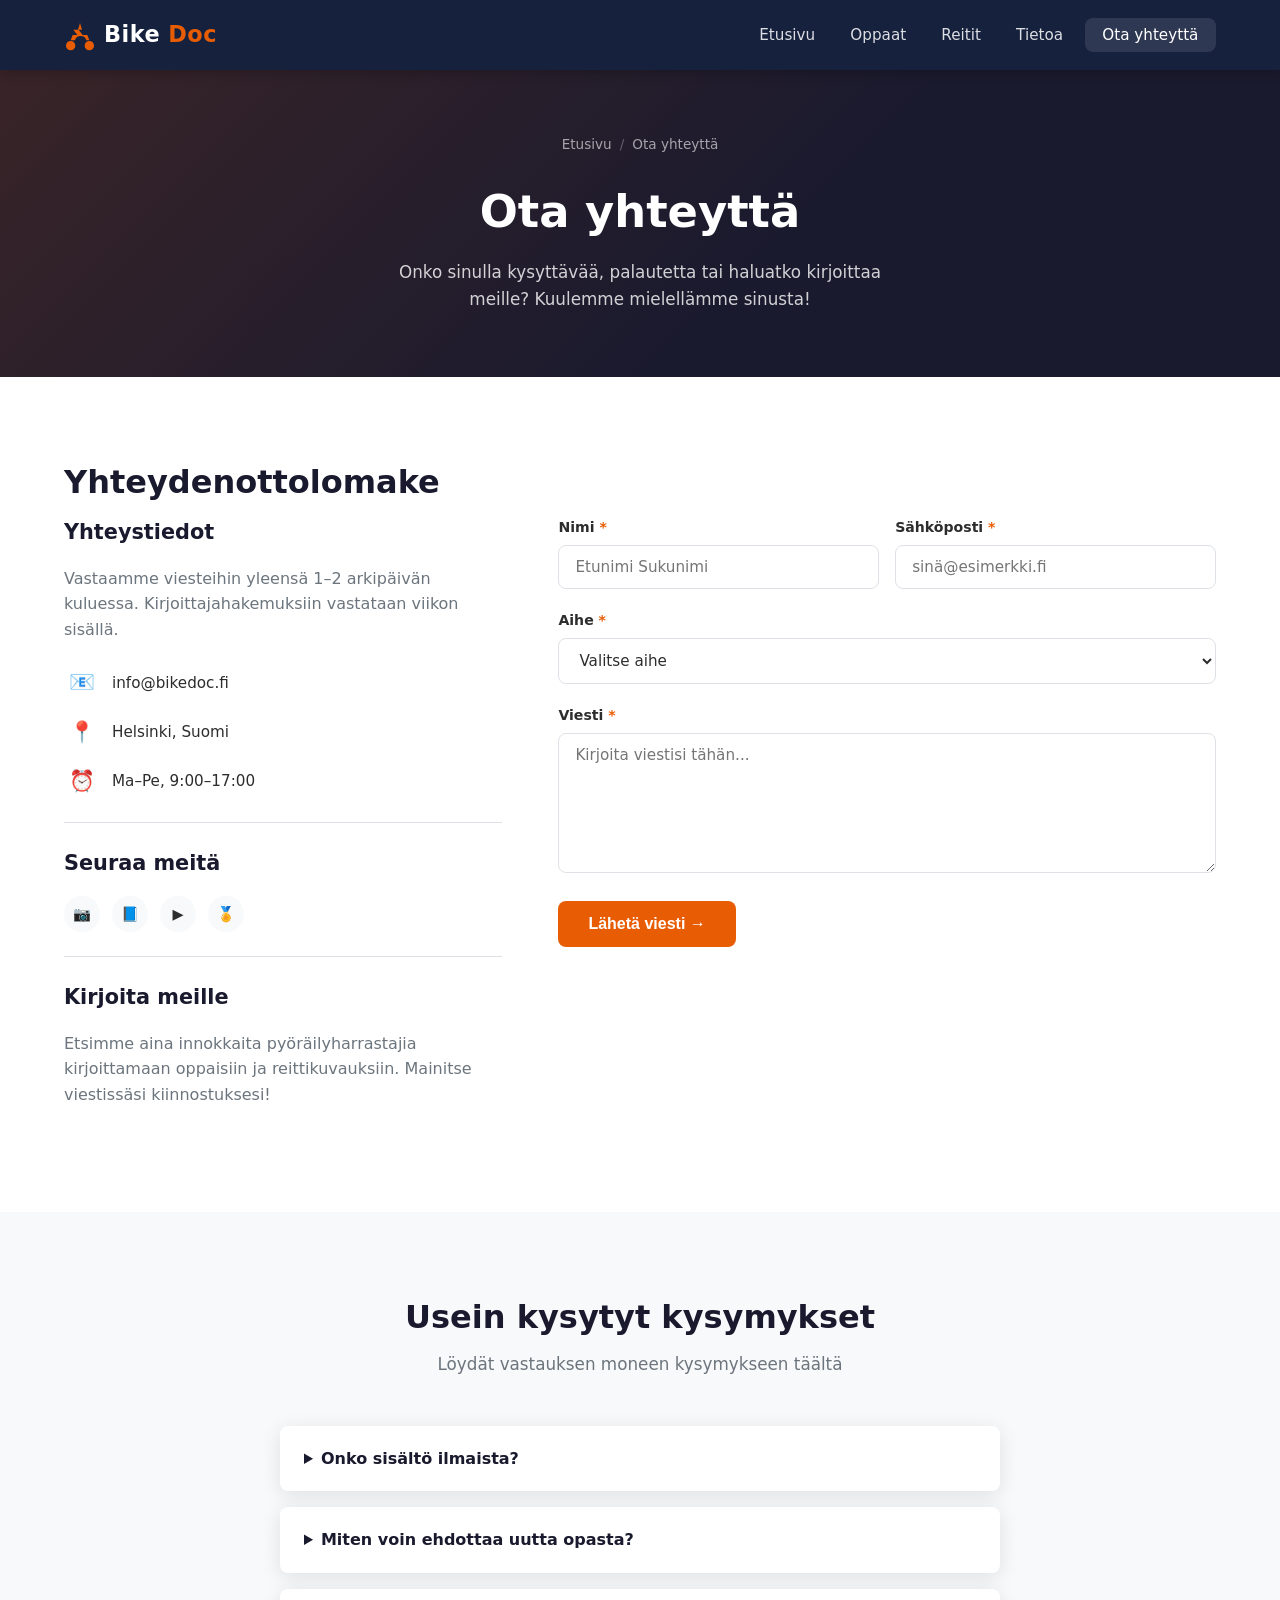
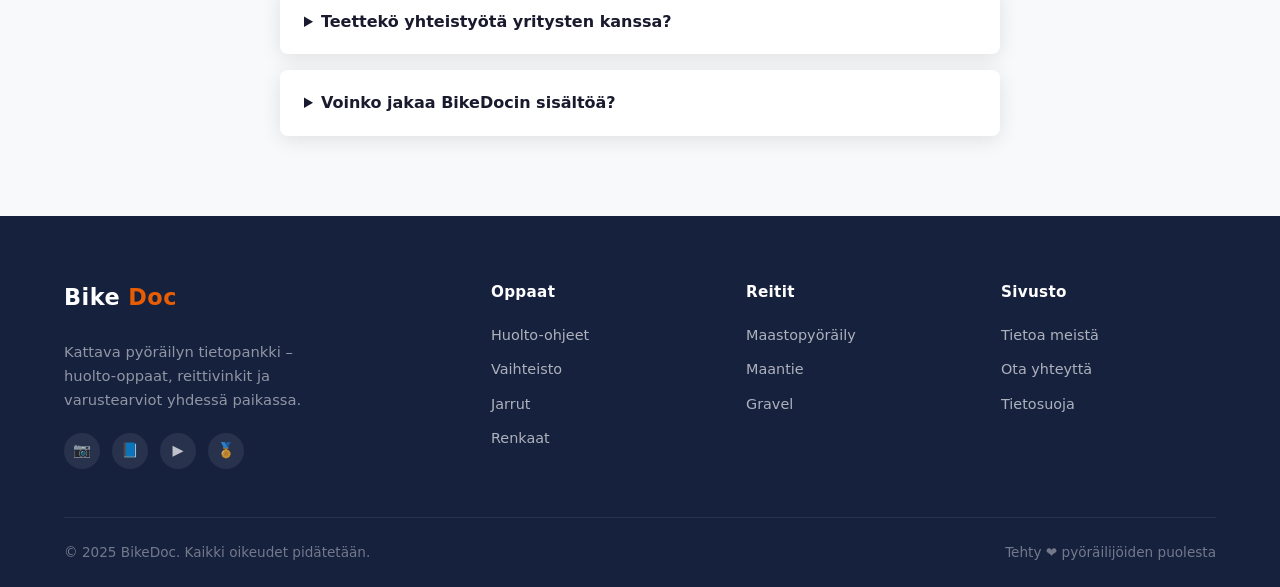
==== contact.html @ b9da0308 "Nettisivujen ensimmäinen commit" ====
<!DOCTYPE html>
<html lang="fi">
<head>
  <meta charset="UTF-8" />
  <meta name="viewport" content="width=device-width, initial-scale=1.0" />
  <title>Ota yhteyttä – BikeDoc</title>
  <meta name="description" content="Ota yhteyttä BikeDoc-tiimiin. Vastaamme palautteeseen, yhteistyöehdotuksiin ja kirjoittajahakemuksiin." />
  <link rel="stylesheet" href="css/style.css" />
</head>
<body>

  <!-- ============================================================
       NAVIGAATIO
       ============================================================ -->
  <nav class="navbar" role="navigation" aria-label="Päänavigaatio">
    <div class="container">

      <a href="index.html" class="navbar-logo">
        <svg viewBox="0 0 24 24" xmlns="http://www.w3.org/2000/svg" aria-hidden="true">
          <path d="M5 16.5A3.5 3.5 0 1 0 5 23.5 3.5 3.5 0 0 0 5 16.5zm14 0a3.5 3.5 0 1 0 0 7 3.5 3.5 0 0 0 0-7zM12 3l-1.5 5H7l3 4H6.5L5 16h3.18a4.5 4.5 0 0 1 8.64 0H19l-1.5-4H14l-3-4h2.5L12 3z"/>
        </svg>
        Bike<span>Doc</span>
      </a>

      <button class="hamburger" id="hamburger" aria-label="Avaa valikko" aria-expanded="false" aria-controls="navbar-links">
        <span></span>
        <span></span>
        <span></span>
      </button>

      <ul class="navbar-links" id="navbar-links" role="list">
        <li><a href="index.html">Etusivu</a></li>
        <li><a href="guides.html">Oppaat</a></li>
        <li><a href="routes.html">Reitit</a></li>
        <li><a href="about.html">Tietoa</a></li>
        <li><a href="contact.html" class="btn-nav active" aria-current="page">Ota yhteyttä</a></li>
      </ul>

    </div>
  </nav><!-- /navbar -->


  <!-- ============================================================
       PAGE HERO
       ============================================================ -->
  <header class="page-hero" role="banner">
    <div class="container">
      <nav class="breadcrumb" aria-label="Murupolku">
        <a href="index.html">Etusivu</a>
        <span class="sep" aria-hidden="true">/</span>
        <span aria-current="page">Ota yhteyttä</span>
      </nav>
      <h1>Ota yhteyttä</h1>
      <p>Onko sinulla kysyttävää, palautetta tai haluatko kirjoittaa meille? Kuulemme mielellämme sinusta!</p>
    </div>
  </header>


  <!-- ============================================================
       PÄÄSISÄLTÖ
       ============================================================ -->
  <main id="main-content">

    <section class="section" aria-labelledby="contact-heading">
      <div class="container">
        <h2 class="section-title visually-hidden" id="contact-heading">Yhteydenottolomake</h2>

        <div class="contact-wrapper">

          <!-- Yhteystiedot -->
          <div class="contact-info">
            <h3>Yhteystiedot</h3>
            <p>Vastaamme viesteihin yleensä 1–2 arkipäivän kuluessa. Kirjoittajahakemuksiin vastataan viikon sisällä.</p>

            <div class="contact-detail">
              <span class="icon" aria-hidden="true">📧</span>
              <span>info@bikedoc.fi</span>
            </div>
            <div class="contact-detail">
              <span class="icon" aria-hidden="true">📍</span>
              <span>Helsinki, Suomi</span>
            </div>
            <div class="contact-detail">
              <span class="icon" aria-hidden="true">⏰</span>
              <span>Ma–Pe, 9:00–17:00</span>
            </div>

            <hr style="border: none; border-top: 1px solid var(--color-border); margin: 1.5rem 0;" />

            <h3>Seuraa meitä</h3>
            <div class="social-links" style="margin-top:0.75rem;" aria-label="Sosiaalinen media">
              <a href="#" aria-label="Instagram" style="color:var(--color-text); background: var(--color-light);">📷</a>
              <a href="#" aria-label="Facebook" style="color:var(--color-text); background: var(--color-light);">📘</a>
              <a href="#" aria-label="YouTube" style="color:var(--color-text); background: var(--color-light);">▶️</a>
              <a href="#" aria-label="Strava" style="color:var(--color-text); background: var(--color-light);">🏅</a>
            </div>

            <hr style="border: none; border-top: 1px solid var(--color-border); margin: 1.5rem 0;" />

            <h3>Kirjoita meille</h3>
            <p>Etsimme aina innokkaita pyöräilyharrastajia kirjoittamaan oppaisiin ja reittikuvauksiin. Mainitse viestissäsi kiinnostuksesi!</p>
          </div><!-- /contact-info -->


          <!-- Lomake -->
          <div class="contact-form">
            <!--
              HUOM: Tämä on HTML-lomake ilman palvelinpuolen käsittelyä.
              Kytke se Formspree- tai Netlify Forms -palveluun muuttamalla
              action-attribuutti. Esim. action="https://formspree.io/f/SINUN_ID"
            -->
            <form
              id="contact-form"
              action="#"
              method="POST"
              novalidate
              aria-label="Yhteydenottolomake"
            >
              <!-- Nimi + sähköposti vierekkäin (grid) -->
              <div style="display:grid; grid-template-columns:1fr 1fr; gap:1rem;">
                <div class="form-group">
                  <label for="name">Nimi <span aria-hidden="true" style="color:var(--color-primary)">*</span></label>
                  <input
                    type="text"
                    id="name"
                    name="name"
                    placeholder="Etunimi Sukunimi"
                    required
                    autocomplete="name"
                  />
                </div>
                <div class="form-group">
                  <label for="email">Sähköposti <span aria-hidden="true" style="color:var(--color-primary)">*</span></label>
                  <input
                    type="email"
                    id="email"
                    name="email"
                    placeholder="sinä@esimerkki.fi"
                    required
                    autocomplete="email"
                  />
                </div>
              </div>

              <!-- Aihe -->
              <div class="form-group">
                <label for="subject">Aihe <span aria-hidden="true" style="color:var(--color-primary)">*</span></label>
                <select id="subject" name="subject" required>
                  <option value="" disabled selected>Valitse aihe</option>
                  <option value="palaute">Palaute sivustosta</option>
                  <option value="sisalto">Sisältöehdotus</option>
                  <option value="kirjoittaja">Halusin kirjoittaa</option>
                  <option value="yhteistyo">Yhteistyöehdotus</option>
                  <option value="muu">Muu asia</option>
                </select>
              </div>

              <!-- Viesti -->
              <div class="form-group">
                <label for="message">Viesti <span aria-hidden="true" style="color:var(--color-primary)">*</span></label>
                <textarea
                  id="message"
                  name="message"
                  placeholder="Kirjoita viestisi tähän..."
                  required
                ></textarea>
              </div>

              <!-- Ilmoitus onnistumisesta (piilotettu oletuksena) -->
              <div id="form-success" role="alert" aria-live="polite" style="display:none; background:#d4edda; color:#155724; padding:1rem; border-radius:var(--radius); margin-bottom:1rem;">
                ✅ Kiitos viestistäsi! Otamme sinuun yhteyttä pian.
              </div>
              <div id="form-error" role="alert" aria-live="polite" style="display:none; background:#f8d7da; color:#721c24; padding:1rem; border-radius:var(--radius); margin-bottom:1rem;">
                ❌ Jotain meni pieleen. Tarkista kentät ja yritä uudelleen.
              </div>

              <button type="submit" class="btn btn-primary">Lähetä viesti →</button>

            </form>
          </div><!-- /contact-form -->

        </div><!-- /contact-wrapper -->

      </div>
    </section><!-- /contact -->


    <!-- UKK / FAQ -->
    <section class="section bg-light" aria-labelledby="faq-heading">
      <div class="container">

        <div class="section-header centered">
          <h2 class="section-title" id="faq-heading">Usein kysytyt kysymykset</h2>
          <p class="section-subtitle">Löydät vastauksen moneen kysymykseen täältä</p>
        </div>

        <div style="max-width:720px; margin:0 auto;">

          <details style="background:var(--color-white); border-radius:var(--radius); box-shadow:var(--shadow); padding:1.25rem 1.5rem; margin-bottom:1rem;">
            <summary style="font-weight:700; cursor:pointer; color:var(--color-dark);">Onko sisältö ilmaista?</summary>
            <p style="margin-top:0.75rem; color:var(--color-muted); font-size:0.95rem;">Kyllä! Kaikki BikeDocin oppaat, reitit ja arviot ovat täysin ilmaisia. Ei rekisteröitymistä, ei maksumuureja.</p>
          </details>

          <details style="background:var(--color-white); border-radius:var(--radius); box-shadow:var(--shadow); padding:1.25rem 1.5rem; margin-bottom:1rem;">
            <summary style="font-weight:700; cursor:pointer; color:var(--color-dark);">Miten voin ehdottaa uutta opasta?</summary>
            <p style="margin-top:0.75rem; color:var(--color-muted); font-size:0.95rem;">Valitse lomakkeesta aiheeksi "Sisältöehdotus" ja kerro aiheesta. Käymme kaikki ehdotukset läpi ja otamme parhaat mukaan julkaisusuunnitelmaamme.</p>
          </details>

          <details style="background:var(--color-white); border-radius:var(--radius); box-shadow:var(--shadow); padding:1.25rem 1.5rem; margin-bottom:1rem;">
            <summary style="font-weight:700; cursor:pointer; color:var(--color-dark);">Teettekö yhteistyötä yritysten kanssa?</summary>
            <p style="margin-top:0.75rem; color:var(--color-muted); font-size:0.95rem;">Kyllä, harkitsemme asiaankuuluvia yhteistyöpyyntöjä. Kaikki yhteistyöt merkitään avoimesti, ja toimituksellinen riippumattomuus säilyy aina.</p>
          </details>

          <details style="background:var(--color-white); border-radius:var(--radius); box-shadow:var(--shadow); padding:1.25rem 1.5rem;">
            <summary style="font-weight:700; cursor:pointer; color:var(--color-dark);">Voinko jakaa BikeDocin sisältöä?</summary>
            <p style="margin-top:0.75rem; color:var(--color-muted); font-size:0.95rem;">Voit linkittää artikkeleihimme vapaasti. Sisällön kopioiminen kokonaan on kielletty ilman kirjallista lupaa. Ota tarvittaessa yhteyttä.</p>
          </details>

        </div>

      </div>
    </section><!-- /faq -->

  </main><!-- /main-content -->


  <!-- ============================================================
       FOOTER
       ============================================================ -->
  <footer class="footer" role="contentinfo">
    <div class="container">
      <div class="footer-grid">
        <div class="footer-brand">
          <a href="index.html" class="navbar-logo" style="margin-bottom:0.5rem; display:inline-flex;">
            Bike<span>Doc</span>
          </a>
          <p>Kattava pyöräilyn tietopankki – huolto-oppaat, reittivinkit ja varustearviot yhdessä paikassa.</p>
          <div class="social-links" aria-label="Sosiaalinen media">
            <a href="#" aria-label="Instagram">📷</a>
            <a href="#" aria-label="Facebook">📘</a>
            <a href="#" aria-label="YouTube">▶️</a>
            <a href="#" aria-label="Strava">🏅</a>
          </div>
        </div>
        <div class="footer-col">
          <h4>Oppaat</h4>
          <ul class="footer-links">
            <li><a href="guides.html">Huolto-ohjeet</a></li>
            <li><a href="guides.html">Vaihteisto</a></li>
            <li><a href="guides.html">Jarrut</a></li>
            <li><a href="guides.html">Renkaat</a></li>
          </ul>
        </div>
        <div class="footer-col">
          <h4>Reitit</h4>
          <ul class="footer-links">
            <li><a href="routes.html">Maastopyöräily</a></li>
            <li><a href="routes.html">Maantie</a></li>
            <li><a href="routes.html">Gravel</a></li>
          </ul>
        </div>
        <div class="footer-col">
          <h4>Sivusto</h4>
          <ul class="footer-links">
            <li><a href="about.html">Tietoa meistä</a></li>
            <li><a href="contact.html">Ota yhteyttä</a></li>
            <li><a href="#">Tietosuoja</a></li>
          </ul>
        </div>
      </div>
      <div class="footer-bottom">
        <span>© 2025 BikeDoc. Kaikki oikeudet pidätetään.</span>
        <span>Tehty ❤️ pyöräilijöiden puolesta</span>
      </div>
    </div>
  </footer>


  <!-- JavaScript – Hamburger + lomakevalidointi -->
  <script>
    (function () {
      /* --- Hamburger-valikko --- */
      const hamburger = document.getElementById('hamburger');
      const navLinks  = document.getElementById('navbar-links');

      hamburger.addEventListener('click', function () {
        const isOpen = navLinks.classList.toggle('open');
        hamburger.classList.toggle('open', isOpen);
        hamburger.setAttribute('aria-expanded', isOpen);
      });

      navLinks.querySelectorAll('a').forEach(function (link) {
        link.addEventListener('click', function () {
          navLinks.classList.remove('open');
          hamburger.classList.remove('open');
          hamburger.setAttribute('aria-expanded', 'false');
        });
      });

      document.addEventListener('click', function (e) {
        if (!hamburger.contains(e.target) && !navLinks.contains(e.target)) {
          navLinks.classList.remove('open');
          hamburger.classList.remove('open');
          hamburger.setAttribute('aria-expanded', 'false');
        }
      });

      /* --- Lomake (yksinkertainen client-side validointi) ---
         Kun kytket lomakkeen oikeaan backendiin (esim. Formspree),
         poista tämä demo-käsittelijä ja lisää action-attribuutti.
      */
      const form    = document.getElementById('contact-form');
      const success = document.getElementById('form-success');
      const error   = document.getElementById('form-error');

      form.addEventListener('submit', function (e) {
        e.preventDefault();
        success.style.display = 'none';
        error.style.display   = 'none';

        if (!form.checkValidity()) {
          form.reportValidity();
          error.style.display = 'block';
          return;
        }

        // Demo: näytä onnistumisviesti ilman oikeaa lähetystä
        success.style.display = 'block';
        form.reset();
        success.scrollIntoView({ behavior: 'smooth', block: 'nearest' });
      });
    })();
  </script>

</body>
</html>
---- css/style.css ----
/* ============================================================
   BikeDoc – Päätyylitiedosto (style.css)
   Muokkaa CSS-muuttujia helposti omaan tyyliin :root-osiossa.
   ============================================================ */

/* ----------------------------------------------------------
   CSS-muuttujat (värit, fontit, mitat)
   ---------------------------------------------------------- */
:root {
  --color-primary:    #e85d04;   /* Oranssi pääväri */
  --color-primary-dk: #c44b00;   /* Tumma oranssi hover-tila */
  --color-dark:       #1a1a2e;   /* Taustaväri (tumma) */
  --color-dark-alt:   #16213e;   /* Navbar-taustaväri */
  --color-light:      #f8f9fa;   /* Vaaleatausta */
  --color-text:       #2d2d2d;   /* Tekstin pääväri */
  --color-muted:      #6c757d;   /* Toissijainen teksti */
  --color-border:     #dee2e6;   /* Reunaviivat */
  --color-white:      #ffffff;

  --font-main:   'Segoe UI', system-ui, -apple-system, sans-serif;
  --font-heading: 'Segoe UI', system-ui, -apple-system, sans-serif;

  --nav-height:   70px;
  --max-width:    1200px;
  --radius:       8px;
  --shadow:       0 4px 20px rgba(0, 0, 0, 0.10);
  --shadow-hover: 0 8px 30px rgba(0, 0, 0, 0.18);
  --transition:   0.25s ease;
}

/* ----------------------------------------------------------
   Reset & perusasetukset
   ---------------------------------------------------------- */
*, *::before, *::after {
  box-sizing: border-box;
  margin: 0;
  padding: 0;
}

html {
  scroll-behavior: smooth;
  font-size: 16px;
}

body {
  font-family: var(--font-main);
  color: var(--color-text);
  background: var(--color-white);
  line-height: 1.6;
}

img {
  max-width: 100%;
  height: auto;
  display: block;
}

a {
  color: var(--color-primary);
  text-decoration: none;
  transition: color var(--transition);
}

a:hover {
  color: var(--color-primary-dk);
}

ul {
  list-style: none;
}

/* ----------------------------------------------------------
   Apuluokat
   ---------------------------------------------------------- */
.container {
  width: 100%;
  max-width: var(--max-width);
  margin: 0 auto;
  padding: 0 1.5rem;
}

.section-title {
  font-size: 2rem;
  font-weight: 700;
  color: var(--color-dark);
  margin-bottom: 0.5rem;
}

.section-subtitle {
  font-size: 1.05rem;
  color: var(--color-muted);
  margin-bottom: 2.5rem;
}

.btn {
  display: inline-block;
  padding: 0.75rem 1.75rem;
  border-radius: var(--radius);
  font-size: 1rem;
  font-weight: 600;
  cursor: pointer;
  transition: background var(--transition), transform var(--transition), box-shadow var(--transition);
  border: 2px solid transparent;
}

.btn-primary {
  background: var(--color-primary);
  color: var(--color-white);
}

.btn-primary:hover {
  background: var(--color-primary-dk);
  color: var(--color-white);
  transform: translateY(-2px);
  box-shadow: 0 6px 18px rgba(232, 93, 4, 0.35);
}

.btn-outline {
  background: transparent;
  color: var(--color-primary);
  border-color: var(--color-primary);
}

.btn-outline:hover {
  background: var(--color-primary);
  color: var(--color-white);
  transform: translateY(-2px);
}

/* ----------------------------------------------------------
   NAVIGAATIO (Navbar)
   ---------------------------------------------------------- */
.navbar {
  position: sticky;
  top: 0;
  z-index: 1000;
  background: var(--color-dark-alt);
  height: var(--nav-height);
  display: flex;
  align-items: center;
  box-shadow: 0 2px 12px rgba(0,0,0,0.25);
}

.navbar .container {
  display: flex;
  align-items: center;
  justify-content: space-between;
  height: 100%;
}

/* Logo */
.navbar-logo {
  display: flex;
  align-items: center;
  gap: 0.5rem;
  color: var(--color-white);
  font-size: 1.4rem;
  font-weight: 700;
  letter-spacing: 0.5px;
  text-decoration: none;
}

.navbar-logo span {
  color: var(--color-primary);
}

.navbar-logo svg {
  fill: var(--color-primary);
  width: 32px;
  height: 32px;
}

/* Linkit */
.navbar-links {
  display: flex;
  align-items: center;
  gap: 0.5rem;
}

.navbar-links li a {
  color: rgba(255,255,255,0.85);
  font-size: 0.95rem;
  font-weight: 500;
  padding: 0.5rem 0.85rem;
  border-radius: var(--radius);
  transition: color var(--transition), background var(--transition);
}

.navbar-links li a:hover,
.navbar-links li a.active {
  color: var(--color-white);
  background: rgba(255,255,255,0.1);
}

.navbar-links li a.active {
  color: var(--color-primary);
}

/* CTA-nappi navissa */
.navbar-links .btn-nav {
  background: var(--color-primary);
  color: var(--color-white) !important;
  padding: 0.5rem 1.1rem;
  border-radius: var(--radius);
}

.navbar-links .btn-nav:hover {
  background: var(--color-primary-dk) !important;
}

/* Hamburger-nappi (näkyy vain mobiilissa) */
.hamburger {
  display: none;
  flex-direction: column;
  justify-content: center;
  gap: 5px;
  width: 40px;
  height: 40px;
  background: none;
  border: none;
  cursor: pointer;
  padding: 4px;
  border-radius: var(--radius);
  transition: background var(--transition);
}

.hamburger:hover {
  background: rgba(255,255,255,0.1);
}

.hamburger span {
  display: block;
  width: 26px;
  height: 2px;
  background: var(--color-white);
  border-radius: 2px;
  transition: transform var(--transition), opacity var(--transition);
}

/* Hamburger → X -animaatio */
.hamburger.open span:nth-child(1) { transform: translateY(7px) rotate(45deg); }
.hamburger.open span:nth-child(2) { opacity: 0; }
.hamburger.open span:nth-child(3) { transform: translateY(-7px) rotate(-45deg); }

/* ----------------------------------------------------------
   HERO-OSIO
   ---------------------------------------------------------- */
.hero {
  position: relative;
  min-height: 560px;
  display: flex;
  align-items: center;
  overflow: hidden;
  background: var(--color-dark);
}

.hero-bg {
  position: absolute;
  inset: 0;
  background-size: cover;
  background-position: center;
  opacity: 0.45;
  transition: opacity 0.5s;
}

/* Placeholder-värigradientti jos kuvaa ei ole */
.hero-bg.placeholder {
  background: linear-gradient(135deg, #1a1a2e 0%, #0f3460 50%, #533483 100%);
  opacity: 1;
}

.hero-overlay {
  position: absolute;
  inset: 0;
  background: linear-gradient(to right, rgba(26,26,46,0.85) 40%, rgba(26,26,46,0.2));
}

.hero-content {
  position: relative;
  z-index: 1;
  max-width: 620px;
  padding: 4rem 0;
}

.hero-tag {
  display: inline-block;
  background: var(--color-primary);
  color: var(--color-white);
  font-size: 0.78rem;
  font-weight: 700;
  letter-spacing: 1.5px;
  text-transform: uppercase;
  padding: 0.3rem 0.8rem;
  border-radius: 20px;
  margin-bottom: 1.25rem;
}

.hero h1 {
  font-size: clamp(2rem, 5vw, 3.2rem);
  font-weight: 800;
  color: var(--color-white);
  line-height: 1.2;
  margin-bottom: 1.1rem;
}

.hero h1 em {
  color: var(--color-primary);
  font-style: normal;
}

.hero p {
  font-size: 1.1rem;
  color: rgba(255,255,255,0.8);
  margin-bottom: 2rem;
  max-width: 500px;
}

.hero-buttons {
  display: flex;
  gap: 1rem;
  flex-wrap: wrap;
}

/* ----------------------------------------------------------
   TILASTOT / HIGHLIGHT-PALKKI
   ---------------------------------------------------------- */
.stats-bar {
  background: var(--color-primary);
  color: var(--color-white);
  padding: 1.25rem 0;
}

.stats-bar .container {
  display: flex;
  justify-content: space-around;
  align-items: center;
  flex-wrap: wrap;
  gap: 1rem;
  text-align: center;
}

.stat-item strong {
  display: block;
  font-size: 1.8rem;
  font-weight: 800;
  line-height: 1;
}

.stat-item span {
  font-size: 0.88rem;
  opacity: 0.9;
}

/* ----------------------------------------------------------
   OSIOIDEN PERUSRAKENNE
   ---------------------------------------------------------- */
.section {
  padding: 5rem 0;
}

.section-header {
  margin-bottom: 3rem;
}

.section-header.centered {
  text-align: center;
}

.section.bg-light {
  background: var(--color-light);
}

/* ----------------------------------------------------------
   KORTTIRUUDUKKO (features / artikkelit)
   ---------------------------------------------------------- */
.cards-grid {
  display: grid;
  grid-template-columns: repeat(auto-fit, minmax(280px, 1fr));
  gap: 1.75rem;
}

.card {
  background: var(--color-white);
  border-radius: var(--radius);
  box-shadow: var(--shadow);
  overflow: hidden;
  transition: transform var(--transition), box-shadow var(--transition);
  display: flex;
  flex-direction: column;
}

.card:hover {
  transform: translateY(-5px);
  box-shadow: var(--shadow-hover);
}

.card-image {
  width: 100%;
  height: 200px;
  object-fit: cover;
  background: #d0d0e8; /* fallback */
}

/* Placeholder-kuva korteille (SVG-värilaatikko) */
.card-image-placeholder {
  width: 100%;
  height: 200px;
  display: flex;
  align-items: center;
  justify-content: center;
  font-size: 2.5rem;
}

.card-body {
  padding: 1.5rem;
  flex: 1;
  display: flex;
  flex-direction: column;
}

.card-tag {
  font-size: 0.75rem;
  font-weight: 700;
  letter-spacing: 1px;
  text-transform: uppercase;
  color: var(--color-primary);
  margin-bottom: 0.5rem;
}

.card h3 {
  font-size: 1.15rem;
  font-weight: 700;
  color: var(--color-dark);
  margin-bottom: 0.6rem;
}

.card p {
  font-size: 0.93rem;
  color: var(--color-muted);
  flex: 1;
  margin-bottom: 1.2rem;
}

.card-link {
  font-size: 0.9rem;
  font-weight: 600;
  color: var(--color-primary);
  display: flex;
  align-items: center;
  gap: 0.3rem;
}

.card-link::after {
  content: '→';
  transition: transform var(--transition);
}

.card-link:hover::after {
  transform: translateX(4px);
}

/* ----------------------------------------------------------
   OMINAISUUDET (ikonikortit)
   ---------------------------------------------------------- */
.features-grid {
  display: grid;
  grid-template-columns: repeat(auto-fit, minmax(220px, 1fr));
  gap: 2rem;
  text-align: center;
}

.feature-item {
  padding: 2rem 1.25rem;
  border-radius: var(--radius);
  background: var(--color-white);
  box-shadow: var(--shadow);
  transition: transform var(--transition);
}

.feature-item:hover {
  transform: translateY(-4px);
}

.feature-icon {
  font-size: 2.5rem;
  margin-bottom: 1rem;
}

.feature-item h3 {
  font-size: 1.05rem;
  font-weight: 700;
  margin-bottom: 0.5rem;
  color: var(--color-dark);
}

.feature-item p {
  font-size: 0.9rem;
  color: var(--color-muted);
}

/* ----------------------------------------------------------
   ABOUT / SPLIT-LAYOUT
   ---------------------------------------------------------- */
.split-layout {
  display: grid;
  grid-template-columns: 1fr 1fr;
  gap: 4rem;
  align-items: center;
}

.split-layout.reverse {
  direction: rtl;
}

.split-layout.reverse > * {
  direction: ltr;
}

.split-image {
  border-radius: var(--radius);
  overflow: hidden;
  box-shadow: var(--shadow);
}

.split-image img,
.split-image .img-placeholder {
  width: 100%;
  height: 380px;
  object-fit: cover;
}

.img-placeholder {
  display: flex;
  align-items: center;
  justify-content: center;
  font-size: 4rem;
  background: linear-gradient(135deg, #1a1a2e 0%, #16213e 100%);
}

.split-text .section-title {
  margin-bottom: 1rem;
}

.split-text p {
  color: var(--color-muted);
  margin-bottom: 1.25rem;
  font-size: 1rem;
}

.check-list {
  margin-bottom: 2rem;
}

.check-list li {
  display: flex;
  align-items: center;
  gap: 0.6rem;
  margin-bottom: 0.6rem;
  font-size: 0.95rem;
  color: var(--color-text);
}

.check-list li::before {
  content: '✓';
  color: var(--color-primary);
  font-weight: 700;
  font-size: 1rem;
}

/* ----------------------------------------------------------
   CTA-BANNERI
   ---------------------------------------------------------- */
.cta-section {
  background: var(--color-dark);
  color: var(--color-white);
  text-align: center;
  padding: 5rem 0;
}

.cta-section h2 {
  font-size: clamp(1.6rem, 4vw, 2.4rem);
  font-weight: 800;
  margin-bottom: 1rem;
}

.cta-section p {
  font-size: 1.05rem;
  opacity: 0.8;
  margin-bottom: 2rem;
  max-width: 520px;
  margin-left: auto;
  margin-right: auto;
}

/* ----------------------------------------------------------
   LOMAKE (contact)
   ---------------------------------------------------------- */
.contact-wrapper {
  display: grid;
  grid-template-columns: 1fr 1.5fr;
  gap: 3.5rem;
  align-items: start;
}

.contact-info h3 {
  font-size: 1.3rem;
  font-weight: 700;
  color: var(--color-dark);
  margin-bottom: 1rem;
}

.contact-info p {
  color: var(--color-muted);
  margin-bottom: 1.5rem;
}

.contact-detail {
  display: flex;
  align-items: center;
  gap: 0.75rem;
  margin-bottom: 1rem;
  font-size: 0.95rem;
  color: var(--color-text);
}

.contact-detail .icon {
  font-size: 1.3rem;
  width: 36px;
  text-align: center;
}

.form-group {
  margin-bottom: 1.25rem;
}

.form-group label {
  display: block;
  font-size: 0.88rem;
  font-weight: 600;
  color: var(--color-text);
  margin-bottom: 0.4rem;
}

.form-group input,
.form-group textarea,
.form-group select {
  width: 100%;
  padding: 0.75rem 1rem;
  border: 1.5px solid var(--color-border);
  border-radius: var(--radius);
  font-family: var(--font-main);
  font-size: 0.95rem;
  color: var(--color-text);
  background: var(--color-white);
  transition: border-color var(--transition), box-shadow var(--transition);
  outline: none;
}

.form-group input:focus,
.form-group textarea:focus,
.form-group select:focus {
  border-color: var(--color-primary);
  box-shadow: 0 0 0 3px rgba(232, 93, 4, 0.15);
}

.form-group textarea {
  min-height: 140px;
  resize: vertical;
}

/* ----------------------------------------------------------
   PAGE HERO (alatason sivujen otsikkoalue)
   ---------------------------------------------------------- */
.page-hero {
  background: var(--color-dark);
  color: var(--color-white);
  padding: 4rem 0;
  text-align: center;
  position: relative;
  overflow: hidden;
}

.page-hero::before {
  content: '';
  position: absolute;
  inset: 0;
  background: linear-gradient(135deg, rgba(232,93,4,0.15), transparent 60%);
}

.page-hero .container {
  position: relative;
  z-index: 1;
}

.page-hero h1 {
  font-size: clamp(1.8rem, 4vw, 2.8rem);
  font-weight: 800;
  margin-bottom: 0.75rem;
}

.page-hero p {
  font-size: 1.05rem;
  opacity: 0.8;
  max-width: 540px;
  margin: 0 auto;
}

/* Breadcrumb */
.breadcrumb {
  display: flex;
  align-items: center;
  gap: 0.5rem;
  font-size: 0.85rem;
  color: rgba(255,255,255,0.6);
  margin-bottom: 1.25rem;
  justify-content: center;
}

.breadcrumb a {
  color: rgba(255,255,255,0.6);
}

.breadcrumb a:hover {
  color: var(--color-primary);
}

.breadcrumb .sep {
  color: rgba(255,255,255,0.3);
}

/* ----------------------------------------------------------
   FOOTER
   ---------------------------------------------------------- */
.footer {
  background: var(--color-dark-alt);
  color: rgba(255,255,255,0.75);
  padding: 4rem 0 0;
}

.footer-grid {
  display: grid;
  grid-template-columns: 1.8fr repeat(3, 1fr);
  gap: 2.5rem;
  padding-bottom: 3rem;
  border-bottom: 1px solid rgba(255,255,255,0.08);
}

.footer-brand p {
  font-size: 0.92rem;
  opacity: 0.7;
  margin-top: 1rem;
  max-width: 260px;
  line-height: 1.65;
}

.footer-col h4 {
  color: var(--color-white);
  font-size: 0.95rem;
  font-weight: 700;
  margin-bottom: 1.1rem;
  letter-spacing: 0.3px;
}

.footer-links li {
  margin-bottom: 0.55rem;
}

.footer-links a {
  color: rgba(255,255,255,0.65);
  font-size: 0.9rem;
  transition: color var(--transition);
}

.footer-links a:hover {
  color: var(--color-primary);
}

.footer-bottom {
  display: flex;
  align-items: center;
  justify-content: space-between;
  padding: 1.5rem 0;
  font-size: 0.85rem;
  color: rgba(255,255,255,0.4);
  flex-wrap: wrap;
  gap: 0.75rem;
}

.footer-bottom a {
  color: rgba(255,255,255,0.4);
}

.footer-bottom a:hover {
  color: var(--color-primary);
}

/* Somelinkit */
.social-links {
  display: flex;
  gap: 0.75rem;
  margin-top: 1.25rem;
}

.social-links a {
  display: flex;
  align-items: center;
  justify-content: center;
  width: 36px;
  height: 36px;
  border-radius: 50%;
  background: rgba(255,255,255,0.08);
  color: rgba(255,255,255,0.7);
  font-size: 0.9rem;
  transition: background var(--transition), color var(--transition);
}

.social-links a:hover {
  background: var(--color-primary);
  color: var(--color-white);
}

/* ----------------------------------------------------------
   ABOUT-SIVU – tiimi
   ---------------------------------------------------------- */
.team-grid {
  display: grid;
  grid-template-columns: repeat(auto-fit, minmax(220px, 1fr));
  gap: 2rem;
  text-align: center;
}

.team-card {
  padding: 2rem 1.5rem;
  border-radius: var(--radius);
  background: var(--color-white);
  box-shadow: var(--shadow);
}

.team-avatar {
  width: 90px;
  height: 90px;
  border-radius: 50%;
  margin: 0 auto 1rem;
  display: flex;
  align-items: center;
  justify-content: center;
  font-size: 2.2rem;
  background: linear-gradient(135deg, var(--color-primary), #ff8c42);
  color: white;
}

.team-card h3 {
  font-size: 1.05rem;
  font-weight: 700;
  color: var(--color-dark);
  margin-bottom: 0.25rem;
}

.team-card .role {
  font-size: 0.85rem;
  color: var(--color-primary);
  font-weight: 600;
  margin-bottom: 0.75rem;
}

.team-card p {
  font-size: 0.88rem;
  color: var(--color-muted);
}

/* ----------------------------------------------------------
   RESPONSIIVISUUS – tablet (max 900px)
   ---------------------------------------------------------- */
@media (max-width: 900px) {
  .footer-grid {
    grid-template-columns: 1fr 1fr;
  }

  .split-layout {
    grid-template-columns: 1fr;
    gap: 2rem;
  }

  .split-layout.reverse {
    direction: ltr;
  }

  .contact-wrapper {
    grid-template-columns: 1fr;
  }
}

/* ----------------------------------------------------------
   RESPONSIIVISUUS – mobiili (max 680px)
   ---------------------------------------------------------- */
@media (max-width: 680px) {

  /* Näytä hamburger-nappi */
  .hamburger {
    display: flex;
  }

  /* Piilota linkit oletuksena */
  .navbar-links {
    display: none;
    position: absolute;
    top: var(--nav-height);
    left: 0;
    right: 0;
    background: var(--color-dark-alt);
    flex-direction: column;
    align-items: stretch;
    padding: 0.75rem 0;
    box-shadow: 0 8px 20px rgba(0,0,0,0.3);
    gap: 0;
  }

  /* Näytä linkit kun valikko on auki */
  .navbar-links.open {
    display: flex;
  }

  .navbar-links li a {
    padding: 0.9rem 1.5rem;
    border-radius: 0;
    border-bottom: 1px solid rgba(255,255,255,0.05);
  }

  .navbar-links .btn-nav {
    margin: 0.5rem 1rem;
    text-align: center;
    border-radius: var(--radius);
  }

  .hero {
    min-height: 460px;
  }

  .hero-buttons {
    flex-direction: column;
    align-items: flex-start;
  }

  .section {
    padding: 3rem 0;
  }

  .footer-grid {
    grid-template-columns: 1fr;
  }

  .footer-bottom {
    flex-direction: column;
    text-align: center;
  }

  .stats-bar .container {
    gap: 1.5rem;
  }

  .split-image img,
  .split-image .img-placeholder {
    height: 260px;
  }
}
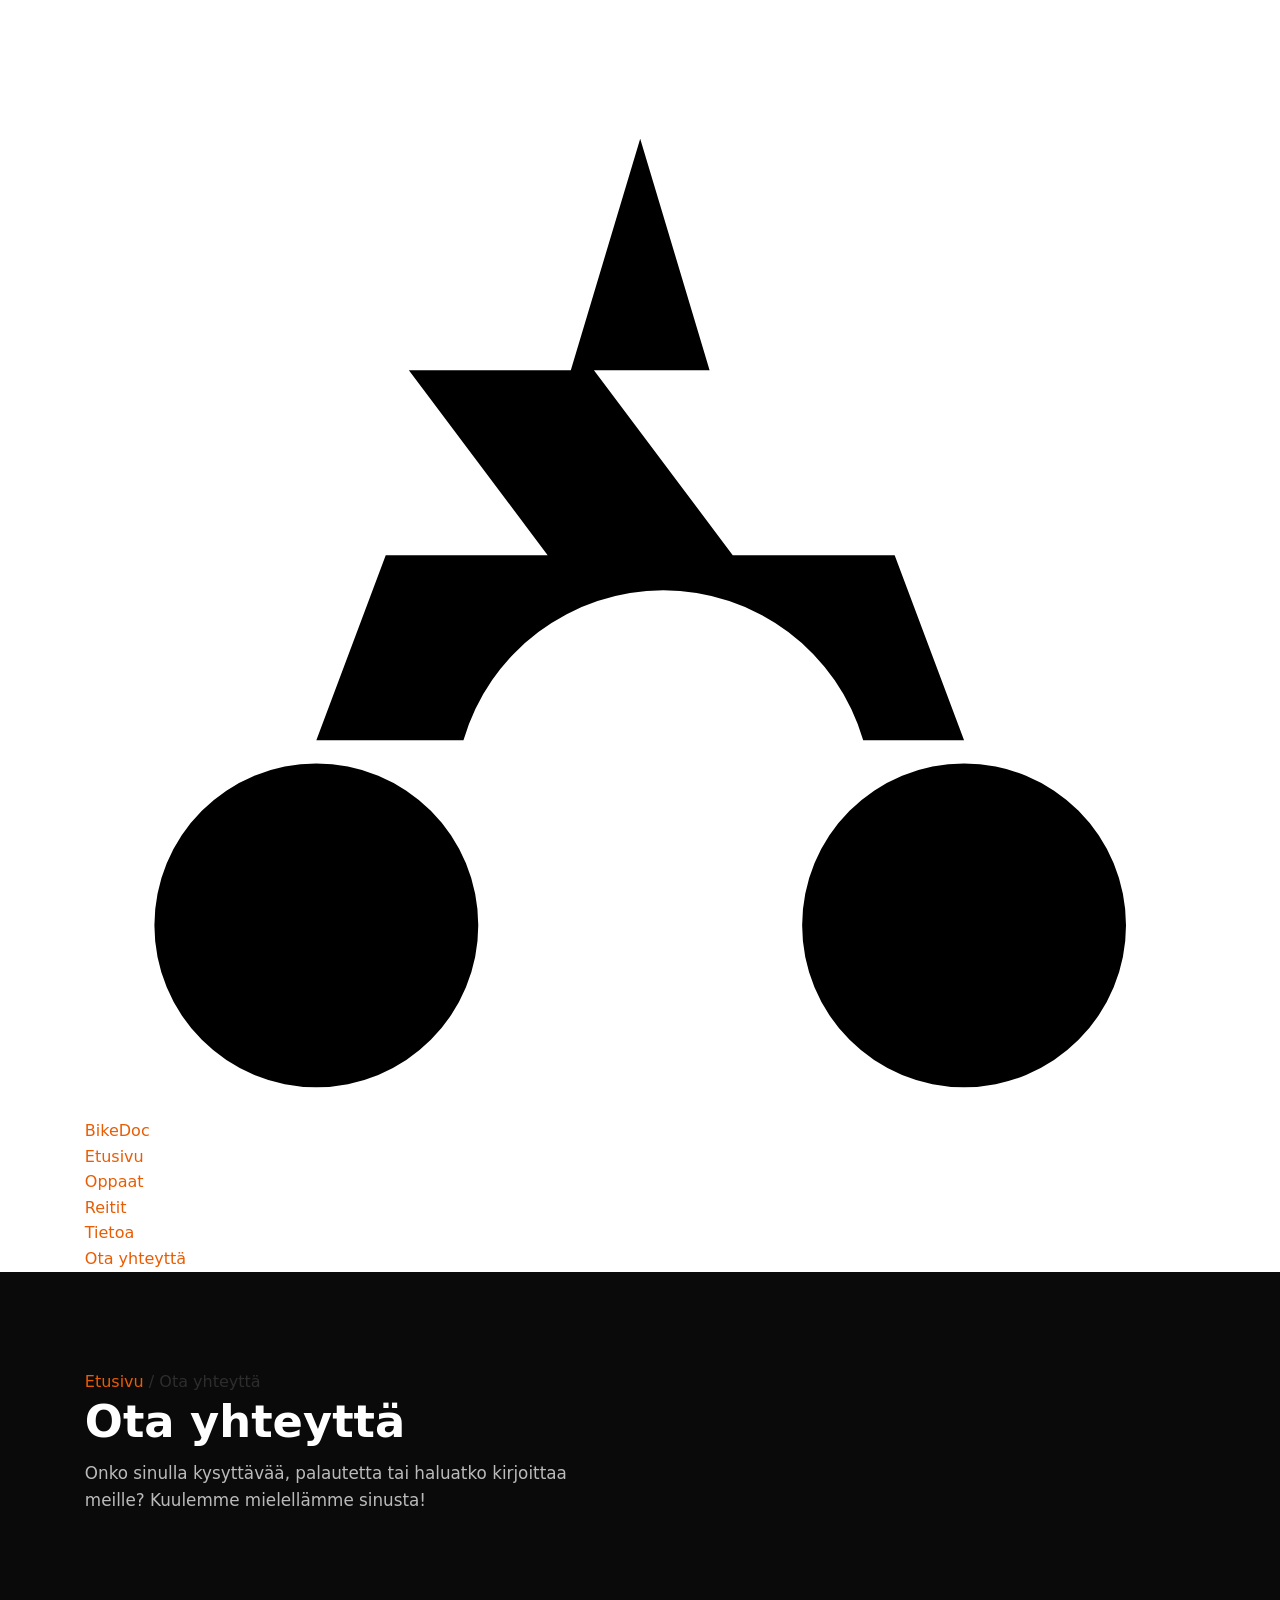
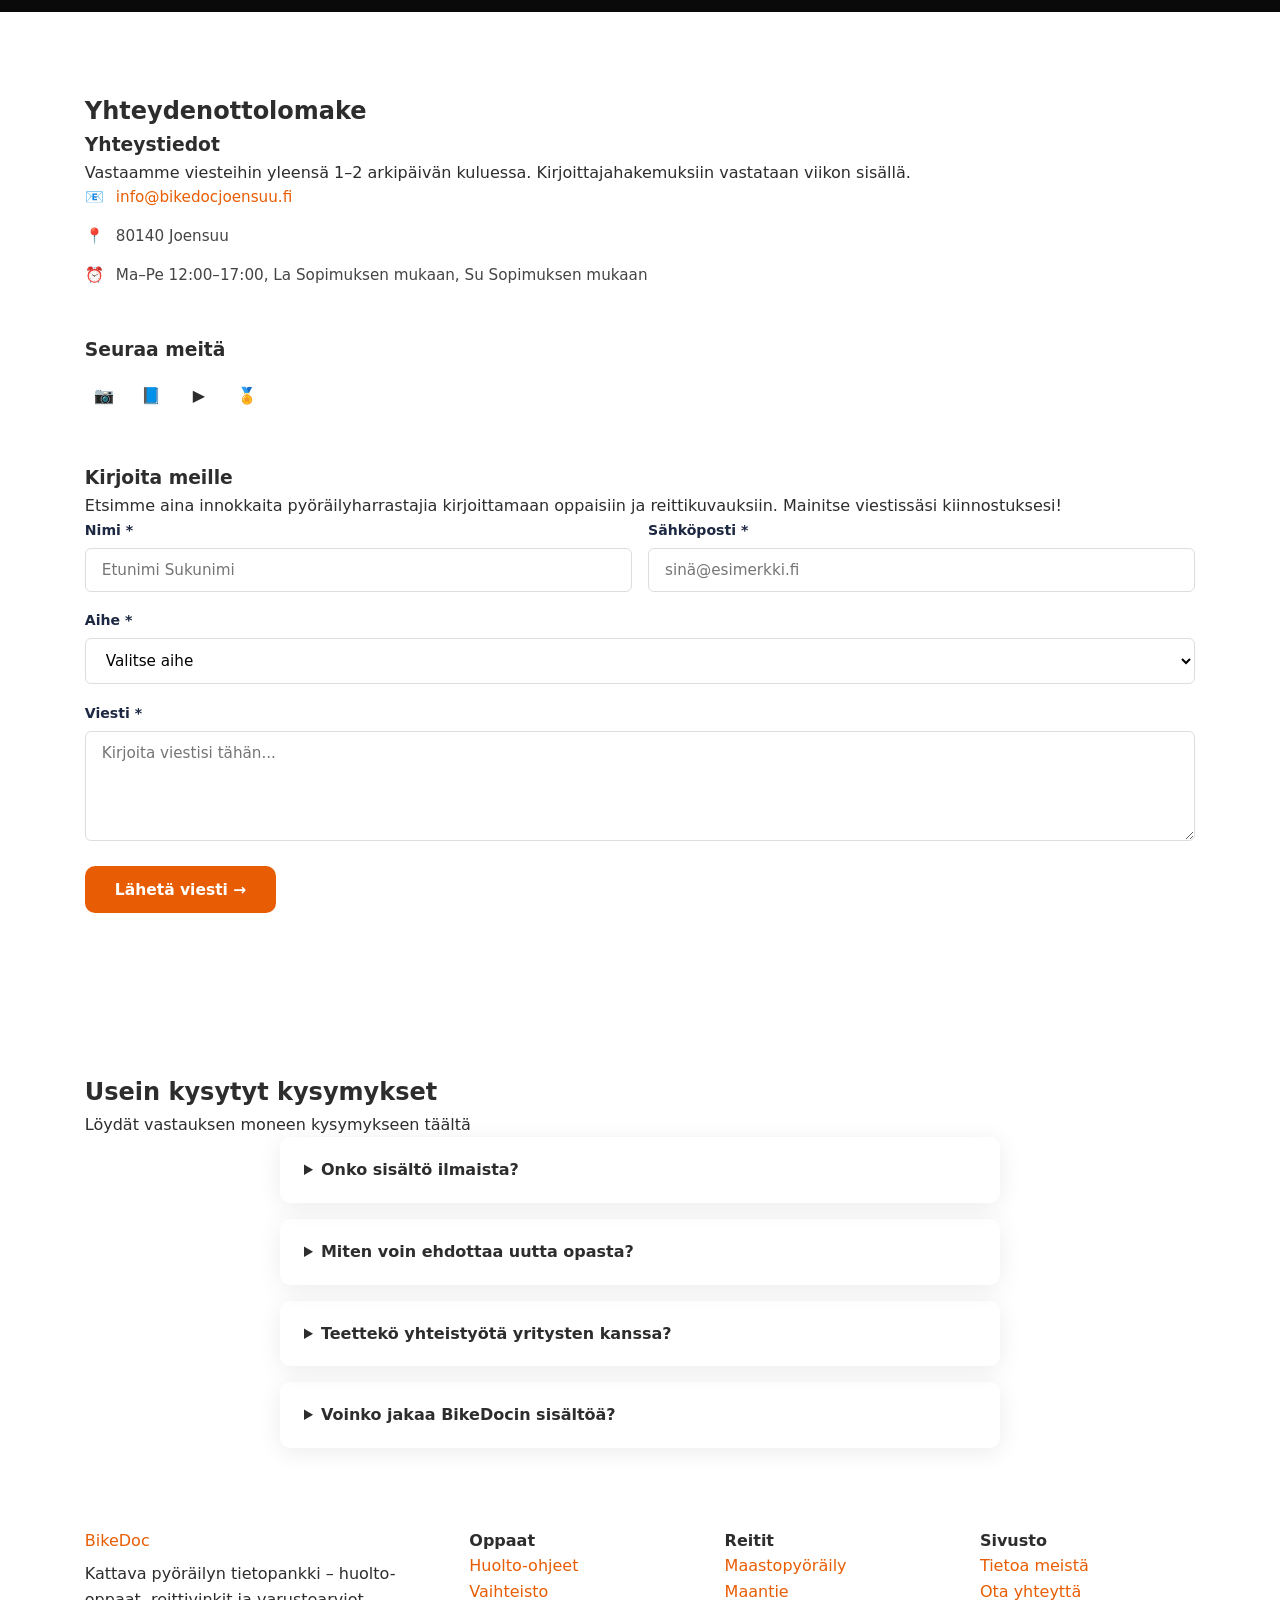
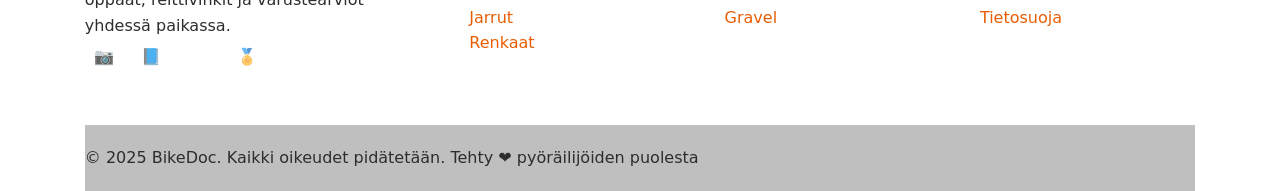
==== commit 8e834263: "Keskitä yrityksen yhteystiedot yhteen tiedostoon" ====
--- a/contact.html
+++ b/contact.html
@@ -1,336 +1,338 @@
-<!DOCTYPE html>
-<html lang="fi">
-<head>
-  <meta charset="UTF-8" />
-  <meta name="viewport" content="width=device-width, initial-scale=1.0" />
-  <title>Ota yhteyttä – BikeDoc</title>
-  <meta name="description" content="Ota yhteyttä BikeDoc-tiimiin. Vastaamme palautteeseen, yhteistyöehdotuksiin ja kirjoittajahakemuksiin." />
-  <link rel="stylesheet" href="css/style.css" />
-</head>
-<body>
-
-  <!-- ============================================================
-       NAVIGAATIO
-       ============================================================ -->
-  <nav class="navbar" role="navigation" aria-label="Päänavigaatio">
-    <div class="container">
-
-      <a href="index.html" class="navbar-logo">
-        <svg viewBox="0 0 24 24" xmlns="http://www.w3.org/2000/svg" aria-hidden="true">
-          <path d="M5 16.5A3.5 3.5 0 1 0 5 23.5 3.5 3.5 0 0 0 5 16.5zm14 0a3.5 3.5 0 1 0 0 7 3.5 3.5 0 0 0 0-7zM12 3l-1.5 5H7l3 4H6.5L5 16h3.18a4.5 4.5 0 0 1 8.64 0H19l-1.5-4H14l-3-4h2.5L12 3z"/>
-        </svg>
-        Bike<span>Doc</span>
-      </a>
-
-      <button class="hamburger" id="hamburger" aria-label="Avaa valikko" aria-expanded="false" aria-controls="navbar-links">
-        <span></span>
-        <span></span>
-        <span></span>
-      </button>
-
-      <ul class="navbar-links" id="navbar-links" role="list">
-        <li><a href="index.html">Etusivu</a></li>
-        <li><a href="guides.html">Oppaat</a></li>
-        <li><a href="routes.html">Reitit</a></li>
-        <li><a href="about.html">Tietoa</a></li>
-        <li><a href="contact.html" class="btn-nav active" aria-current="page">Ota yhteyttä</a></li>
-      </ul>
-
-    </div>
-  </nav><!-- /navbar -->
-
-
-  <!-- ============================================================
-       PAGE HERO
-       ============================================================ -->
-  <header class="page-hero" role="banner">
-    <div class="container">
-      <nav class="breadcrumb" aria-label="Murupolku">
-        <a href="index.html">Etusivu</a>
-        <span class="sep" aria-hidden="true">/</span>
-        <span aria-current="page">Ota yhteyttä</span>
-      </nav>
-      <h1>Ota yhteyttä</h1>
-      <p>Onko sinulla kysyttävää, palautetta tai haluatko kirjoittaa meille? Kuulemme mielellämme sinusta!</p>
-    </div>
-  </header>
-
-
-  <!-- ============================================================
-       PÄÄSISÄLTÖ
-       ============================================================ -->
-  <main id="main-content">
-
-    <section class="section" aria-labelledby="contact-heading">
-      <div class="container">
-        <h2 class="section-title visually-hidden" id="contact-heading">Yhteydenottolomake</h2>
-
-        <div class="contact-wrapper">
-
-          <!-- Yhteystiedot -->
-          <div class="contact-info">
-            <h3>Yhteystiedot</h3>
-            <p>Vastaamme viesteihin yleensä 1–2 arkipäivän kuluessa. Kirjoittajahakemuksiin vastataan viikon sisällä.</p>
-
-            <div class="contact-detail">
-              <span class="icon" aria-hidden="true">📧</span>
-              <span>info@bikedoc.fi</span>
-            </div>
-            <div class="contact-detail">
-              <span class="icon" aria-hidden="true">📍</span>
-              <span>Helsinki, Suomi</span>
-            </div>
-            <div class="contact-detail">
-              <span class="icon" aria-hidden="true">⏰</span>
-              <span>Ma–Pe, 9:00–17:00</span>
-            </div>
-
-            <hr style="border: none; border-top: 1px solid var(--color-border); margin: 1.5rem 0;" />
-
-            <h3>Seuraa meitä</h3>
-            <div class="social-links" style="margin-top:0.75rem;" aria-label="Sosiaalinen media">
-              <a href="#" aria-label="Instagram" style="color:var(--color-text); background: var(--color-light);">📷</a>
-              <a href="#" aria-label="Facebook" style="color:var(--color-text); background: var(--color-light);">📘</a>
-              <a href="#" aria-label="YouTube" style="color:var(--color-text); background: var(--color-light);">▶️</a>
-              <a href="#" aria-label="Strava" style="color:var(--color-text); background: var(--color-light);">🏅</a>
-            </div>
-
-            <hr style="border: none; border-top: 1px solid var(--color-border); margin: 1.5rem 0;" />
-
-            <h3>Kirjoita meille</h3>
-            <p>Etsimme aina innokkaita pyöräilyharrastajia kirjoittamaan oppaisiin ja reittikuvauksiin. Mainitse viestissäsi kiinnostuksesi!</p>
-          </div><!-- /contact-info -->
-
-
-          <!-- Lomake -->
-          <div class="contact-form">
-            <!--
-              HUOM: Tämä on HTML-lomake ilman palvelinpuolen käsittelyä.
-              Kytke se Formspree- tai Netlify Forms -palveluun muuttamalla
-              action-attribuutti. Esim. action="https://formspree.io/f/SINUN_ID"
-            -->
-            <form
-              id="contact-form"
-              action="#"
-              method="POST"
-              novalidate
-              aria-label="Yhteydenottolomake"
-            >
-              <!-- Nimi + sähköposti vierekkäin (grid) -->
-              <div style="display:grid; grid-template-columns:1fr 1fr; gap:1rem;">
-                <div class="form-group">
-                  <label for="name">Nimi <span aria-hidden="true" style="color:var(--color-primary)">*</span></label>
-                  <input
-                    type="text"
-                    id="name"
-                    name="name"
-                    placeholder="Etunimi Sukunimi"
-                    required
-                    autocomplete="name"
-                  />
-                </div>
-                <div class="form-group">
-                  <label for="email">Sähköposti <span aria-hidden="true" style="color:var(--color-primary)">*</span></label>
-                  <input
-                    type="email"
-                    id="email"
-                    name="email"
-                    placeholder="sinä@esimerkki.fi"
-                    required
-                    autocomplete="email"
-                  />
-                </div>
-              </div>
-
-              <!-- Aihe -->
-              <div class="form-group">
-                <label for="subject">Aihe <span aria-hidden="true" style="color:var(--color-primary)">*</span></label>
-                <select id="subject" name="subject" required>
-                  <option value="" disabled selected>Valitse aihe</option>
-                  <option value="palaute">Palaute sivustosta</option>
-                  <option value="sisalto">Sisältöehdotus</option>
-                  <option value="kirjoittaja">Halusin kirjoittaa</option>
-                  <option value="yhteistyo">Yhteistyöehdotus</option>
-                  <option value="muu">Muu asia</option>
-                </select>
-              </div>
-
-              <!-- Viesti -->
-              <div class="form-group">
-                <label for="message">Viesti <span aria-hidden="true" style="color:var(--color-primary)">*</span></label>
-                <textarea
-                  id="message"
-                  name="message"
-                  placeholder="Kirjoita viestisi tähän..."
-                  required
-                ></textarea>
-              </div>
-
-              <!-- Ilmoitus onnistumisesta (piilotettu oletuksena) -->
-              <div id="form-success" role="alert" aria-live="polite" style="display:none; background:#d4edda; color:#155724; padding:1rem; border-radius:var(--radius); margin-bottom:1rem;">
-                ✅ Kiitos viestistäsi! Otamme sinuun yhteyttä pian.
-              </div>
-              <div id="form-error" role="alert" aria-live="polite" style="display:none; background:#f8d7da; color:#721c24; padding:1rem; border-radius:var(--radius); margin-bottom:1rem;">
-                ❌ Jotain meni pieleen. Tarkista kentät ja yritä uudelleen.
-              </div>
-
-              <button type="submit" class="btn btn-primary">Lähetä viesti →</button>
-
-            </form>
-          </div><!-- /contact-form -->
-
-        </div><!-- /contact-wrapper -->
-
-      </div>
-    </section><!-- /contact -->
-
-
-    <!-- UKK / FAQ -->
-    <section class="section bg-light" aria-labelledby="faq-heading">
-      <div class="container">
-
-        <div class="section-header centered">
-          <h2 class="section-title" id="faq-heading">Usein kysytyt kysymykset</h2>
-          <p class="section-subtitle">Löydät vastauksen moneen kysymykseen täältä</p>
-        </div>
-
-        <div style="max-width:720px; margin:0 auto;">
-
-          <details style="background:var(--color-white); border-radius:var(--radius); box-shadow:var(--shadow); padding:1.25rem 1.5rem; margin-bottom:1rem;">
-            <summary style="font-weight:700; cursor:pointer; color:var(--color-dark);">Onko sisältö ilmaista?</summary>
-            <p style="margin-top:0.75rem; color:var(--color-muted); font-size:0.95rem;">Kyllä! Kaikki BikeDocin oppaat, reitit ja arviot ovat täysin ilmaisia. Ei rekisteröitymistä, ei maksumuureja.</p>
-          </details>
-
-          <details style="background:var(--color-white); border-radius:var(--radius); box-shadow:var(--shadow); padding:1.25rem 1.5rem; margin-bottom:1rem;">
-            <summary style="font-weight:700; cursor:pointer; color:var(--color-dark);">Miten voin ehdottaa uutta opasta?</summary>
-            <p style="margin-top:0.75rem; color:var(--color-muted); font-size:0.95rem;">Valitse lomakkeesta aiheeksi "Sisältöehdotus" ja kerro aiheesta. Käymme kaikki ehdotukset läpi ja otamme parhaat mukaan julkaisusuunnitelmaamme.</p>
-          </details>
-
-          <details style="background:var(--color-white); border-radius:var(--radius); box-shadow:var(--shadow); padding:1.25rem 1.5rem; margin-bottom:1rem;">
-            <summary style="font-weight:700; cursor:pointer; color:var(--color-dark);">Teettekö yhteistyötä yritysten kanssa?</summary>
-            <p style="margin-top:0.75rem; color:var(--color-muted); font-size:0.95rem;">Kyllä, harkitsemme asiaankuuluvia yhteistyöpyyntöjä. Kaikki yhteistyöt merkitään avoimesti, ja toimituksellinen riippumattomuus säilyy aina.</p>
-          </details>
-
-          <details style="background:var(--color-white); border-radius:var(--radius); box-shadow:var(--shadow); padding:1.25rem 1.5rem;">
-            <summary style="font-weight:700; cursor:pointer; color:var(--color-dark);">Voinko jakaa BikeDocin sisältöä?</summary>
-            <p style="margin-top:0.75rem; color:var(--color-muted); font-size:0.95rem;">Voit linkittää artikkeleihimme vapaasti. Sisällön kopioiminen kokonaan on kielletty ilman kirjallista lupaa. Ota tarvittaessa yhteyttä.</p>
-          </details>
-
-        </div>
-
-      </div>
-    </section><!-- /faq -->
-
-  </main><!-- /main-content -->
-
-
-  <!-- ============================================================
-       FOOTER
-       ============================================================ -->
-  <footer class="footer" role="contentinfo">
-    <div class="container">
-      <div class="footer-grid">
-        <div class="footer-brand">
-          <a href="index.html" class="navbar-logo" style="margin-bottom:0.5rem; display:inline-flex;">
-            Bike<span>Doc</span>
-          </a>
-          <p>Kattava pyöräilyn tietopankki – huolto-oppaat, reittivinkit ja varustearviot yhdessä paikassa.</p>
-          <div class="social-links" aria-label="Sosiaalinen media">
-            <a href="#" aria-label="Instagram">📷</a>
-            <a href="#" aria-label="Facebook">📘</a>
-            <a href="#" aria-label="YouTube">▶️</a>
-            <a href="#" aria-label="Strava">🏅</a>
-          </div>
-        </div>
-        <div class="footer-col">
-          <h4>Oppaat</h4>
-          <ul class="footer-links">
-            <li><a href="guides.html">Huolto-ohjeet</a></li>
-            <li><a href="guides.html">Vaihteisto</a></li>
-            <li><a href="guides.html">Jarrut</a></li>
-            <li><a href="guides.html">Renkaat</a></li>
-          </ul>
-        </div>
-        <div class="footer-col">
-          <h4>Reitit</h4>
-          <ul class="footer-links">
-            <li><a href="routes.html">Maastopyöräily</a></li>
-            <li><a href="routes.html">Maantie</a></li>
-            <li><a href="routes.html">Gravel</a></li>
-          </ul>
-        </div>
-        <div class="footer-col">
-          <h4>Sivusto</h4>
-          <ul class="footer-links">
-            <li><a href="about.html">Tietoa meistä</a></li>
-            <li><a href="contact.html">Ota yhteyttä</a></li>
-            <li><a href="#">Tietosuoja</a></li>
-          </ul>
-        </div>
-      </div>
-      <div class="footer-bottom">
-        <span>© 2025 BikeDoc. Kaikki oikeudet pidätetään.</span>
-        <span>Tehty ❤️ pyöräilijöiden puolesta</span>
-      </div>
-    </div>
-  </footer>
-
-
-  <!-- JavaScript – Hamburger + lomakevalidointi -->
-  <script>
-    (function () {
-      /* --- Hamburger-valikko --- */
-      const hamburger = document.getElementById('hamburger');
-      const navLinks  = document.getElementById('navbar-links');
-
-      hamburger.addEventListener('click', function () {
-        const isOpen = navLinks.classList.toggle('open');
-        hamburger.classList.toggle('open', isOpen);
-        hamburger.setAttribute('aria-expanded', isOpen);
-      });
-
-      navLinks.querySelectorAll('a').forEach(function (link) {
-        link.addEventListener('click', function () {
-          navLinks.classList.remove('open');
-          hamburger.classList.remove('open');
-          hamburger.setAttribute('aria-expanded', 'false');
-        });
-      });
-
-      document.addEventListener('click', function (e) {
-        if (!hamburger.contains(e.target) && !navLinks.contains(e.target)) {
-          navLinks.classList.remove('open');
-          hamburger.classList.remove('open');
-          hamburger.setAttribute('aria-expanded', 'false');
-        }
-      });
-
-      /* --- Lomake (yksinkertainen client-side validointi) ---
-         Kun kytket lomakkeen oikeaan backendiin (esim. Formspree),
-         poista tämä demo-käsittelijä ja lisää action-attribuutti.
-      */
-      const form    = document.getElementById('contact-form');
-      const success = document.getElementById('form-success');
-      const error   = document.getElementById('form-error');
-
-      form.addEventListener('submit', function (e) {
-        e.preventDefault();
-        success.style.display = 'none';
-        error.style.display   = 'none';
-
-        if (!form.checkValidity()) {
-          form.reportValidity();
-          error.style.display = 'block';
-          return;
-        }
-
-        // Demo: näytä onnistumisviesti ilman oikeaa lähetystä
-        success.style.display = 'block';
-        form.reset();
-        success.scrollIntoView({ behavior: 'smooth', block: 'nearest' });
-      });
-    })();
-  </script>
-
-</body>
-</html>
+<!DOCTYPE html>
+<html lang="fi">
+<head>
+  <meta charset="UTF-8" />
+  <meta name="viewport" content="width=device-width, initial-scale=1.0" />
+  <title>Ota yhteyttä – BikeDoc</title>
+  <meta name="description" content="Ota yhteyttä BikeDoc-tiimiin. Vastaamme palautteeseen, yhteistyöehdotuksiin ja kirjoittajahakemuksiin." />
+  <link rel="stylesheet" href="css/style.css" />
+  <script src="js/yhteystiedot.js" defer></script>
+</head>
+<body>
+  <noscript><p>Yhteystietojen näyttäminen edellyttää JavaScriptin käyttöönottoa selaimessa.</p></noscript>
+
+  <!-- ============================================================
+       NAVIGAATIO
+       ============================================================ -->
+  <nav class="navbar" role="navigation" aria-label="Päänavigaatio">
+    <div class="container">
+
+      <a href="index.html" class="navbar-logo">
+        <svg viewBox="0 0 24 24" xmlns="http://www.w3.org/2000/svg" aria-hidden="true">
+          <path d="M5 16.5A3.5 3.5 0 1 0 5 23.5 3.5 3.5 0 0 0 5 16.5zm14 0a3.5 3.5 0 1 0 0 7 3.5 3.5 0 0 0 0-7zM12 3l-1.5 5H7l3 4H6.5L5 16h3.18a4.5 4.5 0 0 1 8.64 0H19l-1.5-4H14l-3-4h2.5L12 3z"/>
+        </svg>
+        Bike<span>Doc</span>
+      </a>
+
+      <button class="hamburger" id="hamburger" aria-label="Avaa valikko" aria-expanded="false" aria-controls="navbar-links">
+        <span></span>
+        <span></span>
+        <span></span>
+      </button>
+
+      <ul class="navbar-links" id="navbar-links" role="list">
+        <li><a href="index.html">Etusivu</a></li>
+        <li><a href="guides.html">Oppaat</a></li>
+        <li><a href="routes.html">Reitit</a></li>
+        <li><a href="about.html">Tietoa</a></li>
+        <li><a href="contact.html" class="btn-nav active" aria-current="page">Ota yhteyttä</a></li>
+      </ul>
+
+    </div>
+  </nav><!-- /navbar -->
+
+
+  <!-- ============================================================
+       PAGE HERO
+       ============================================================ -->
+  <header class="page-hero" role="banner">
+    <div class="container">
+      <nav class="breadcrumb" aria-label="Murupolku">
+        <a href="index.html">Etusivu</a>
+        <span class="sep" aria-hidden="true">/</span>
+        <span aria-current="page">Ota yhteyttä</span>
+      </nav>
+      <h1>Ota yhteyttä</h1>
+      <p>Onko sinulla kysyttävää, palautetta tai haluatko kirjoittaa meille? Kuulemme mielellämme sinusta!</p>
+    </div>
+  </header>
+
+
+  <!-- ============================================================
+       PÄÄSISÄLTÖ
+       ============================================================ -->
+  <main id="main-content">
+
+    <section class="section" aria-labelledby="contact-heading">
+      <div class="container">
+        <h2 class="section-title visually-hidden" id="contact-heading">Yhteydenottolomake</h2>
+
+        <div class="contact-wrapper">
+
+          <!-- Yhteystiedot -->
+          <div class="contact-info">
+            <h3>Yhteystiedot</h3>
+            <p>Vastaamme viesteihin yleensä 1–2 arkipäivän kuluessa. Kirjoittajahakemuksiin vastataan viikon sisällä.</p>
+
+            <div class="contact-detail">
+              <span class="icon" aria-hidden="true">📧</span>
+              <a data-contact-link="email" data-contact="email"></a>
+            </div>
+            <div class="contact-detail">
+              <span class="icon" aria-hidden="true">📍</span>
+              <span data-contact="postalCity"></span>
+            </div>
+            <div class="contact-detail">
+              <span class="icon" aria-hidden="true">⏰</span>
+              <span data-contact="hoursSummary"></span>
+            </div>
+
+            <hr style="border: none; border-top: 1px solid var(--color-border); margin: 1.5rem 0;" />
+
+            <h3>Seuraa meitä</h3>
+            <div class="social-links" style="margin-top:0.75rem;" aria-label="Sosiaalinen media">
+              <a href="#" aria-label="Instagram" style="color:var(--color-text); background: var(--color-light);">📷</a>
+              <a href="#" aria-label="Facebook" style="color:var(--color-text); background: var(--color-light);">📘</a>
+              <a href="#" aria-label="YouTube" style="color:var(--color-text); background: var(--color-light);">▶️</a>
+              <a href="#" aria-label="Strava" style="color:var(--color-text); background: var(--color-light);">🏅</a>
+            </div>
+
+            <hr style="border: none; border-top: 1px solid var(--color-border); margin: 1.5rem 0;" />
+
+            <h3>Kirjoita meille</h3>
+            <p>Etsimme aina innokkaita pyöräilyharrastajia kirjoittamaan oppaisiin ja reittikuvauksiin. Mainitse viestissäsi kiinnostuksesi!</p>
+          </div><!-- /contact-info -->
+
+
+          <!-- Lomake -->
+          <div class="contact-form">
+            <!--
+              HUOM: Tämä on HTML-lomake ilman palvelinpuolen käsittelyä.
+              Kytke se Formspree- tai Netlify Forms -palveluun muuttamalla
+              action-attribuutti. Esim. action="https://formspree.io/f/SINUN_ID"
+            -->
+            <form
+              id="contact-form"
+              action="#"
+              method="POST"
+              novalidate
+              aria-label="Yhteydenottolomake"
+            >
+              <!-- Nimi + sähköposti vierekkäin (grid) -->
+              <div style="display:grid; grid-template-columns:1fr 1fr; gap:1rem;">
+                <div class="form-group">
+                  <label for="name">Nimi <span aria-hidden="true" style="color:var(--color-primary)">*</span></label>
+                  <input
+                    type="text"
+                    id="name"
+                    name="name"
+                    placeholder="Etunimi Sukunimi"
+                    required
+                    autocomplete="name"
+                  />
+                </div>
+                <div class="form-group">
+                  <label for="email">Sähköposti <span aria-hidden="true" style="color:var(--color-primary)">*</span></label>
+                  <input
+                    type="email"
+                    id="email"
+                    name="email"
+                    placeholder="sinä@esimerkki.fi"
+                    required
+                    autocomplete="email"
+                  />
+                </div>
+              </div>
+
+              <!-- Aihe -->
+              <div class="form-group">
+                <label for="subject">Aihe <span aria-hidden="true" style="color:var(--color-primary)">*</span></label>
+                <select id="subject" name="subject" required>
+                  <option value="" disabled selected>Valitse aihe</option>
+                  <option value="palaute">Palaute sivustosta</option>
+                  <option value="sisalto">Sisältöehdotus</option>
+                  <option value="kirjoittaja">Halusin kirjoittaa</option>
+                  <option value="yhteistyo">Yhteistyöehdotus</option>
+                  <option value="muu">Muu asia</option>
+                </select>
+              </div>
+
+              <!-- Viesti -->
+              <div class="form-group">
+                <label for="message">Viesti <span aria-hidden="true" style="color:var(--color-primary)">*</span></label>
+                <textarea
+                  id="message"
+                  name="message"
+                  placeholder="Kirjoita viestisi tähän..."
+                  required
+                ></textarea>
+              </div>
+
+              <!-- Ilmoitus onnistumisesta (piilotettu oletuksena) -->
+              <div id="form-success" role="alert" aria-live="polite" style="display:none; background:#d4edda; color:#155724; padding:1rem; border-radius:var(--radius); margin-bottom:1rem;">
+                ✅ Kiitos viestistäsi! Otamme sinuun yhteyttä pian.
+              </div>
+              <div id="form-error" role="alert" aria-live="polite" style="display:none; background:#f8d7da; color:#721c24; padding:1rem; border-radius:var(--radius); margin-bottom:1rem;">
+                ❌ Jotain meni pieleen. Tarkista kentät ja yritä uudelleen.
+              </div>
+
+              <button type="submit" class="btn btn-primary">Lähetä viesti →</button>
+
+            </form>
+          </div><!-- /contact-form -->
+
+        </div><!-- /contact-wrapper -->
+
+      </div>
+    </section><!-- /contact -->
+
+
+    <!-- UKK / FAQ -->
+    <section class="section bg-light" aria-labelledby="faq-heading">
+      <div class="container">
+
+        <div class="section-header centered">
+          <h2 class="section-title" id="faq-heading">Usein kysytyt kysymykset</h2>
+          <p class="section-subtitle">Löydät vastauksen moneen kysymykseen täältä</p>
+        </div>
+
+        <div style="max-width:720px; margin:0 auto;">
+
+          <details style="background:var(--color-white); border-radius:var(--radius); box-shadow:var(--shadow); padding:1.25rem 1.5rem; margin-bottom:1rem;">
+            <summary style="font-weight:700; cursor:pointer; color:var(--color-dark);">Onko sisältö ilmaista?</summary>
+            <p style="margin-top:0.75rem; color:var(--color-muted); font-size:0.95rem;">Kyllä! Kaikki BikeDocin oppaat, reitit ja arviot ovat täysin ilmaisia. Ei rekisteröitymistä, ei maksumuureja.</p>
+          </details>
+
+          <details style="background:var(--color-white); border-radius:var(--radius); box-shadow:var(--shadow); padding:1.25rem 1.5rem; margin-bottom:1rem;">
+            <summary style="font-weight:700; cursor:pointer; color:var(--color-dark);">Miten voin ehdottaa uutta opasta?</summary>
+            <p style="margin-top:0.75rem; color:var(--color-muted); font-size:0.95rem;">Valitse lomakkeesta aiheeksi "Sisältöehdotus" ja kerro aiheesta. Käymme kaikki ehdotukset läpi ja otamme parhaat mukaan julkaisusuunnitelmaamme.</p>
+          </details>
+
+          <details style="background:var(--color-white); border-radius:var(--radius); box-shadow:var(--shadow); padding:1.25rem 1.5rem; margin-bottom:1rem;">
+            <summary style="font-weight:700; cursor:pointer; color:var(--color-dark);">Teettekö yhteistyötä yritysten kanssa?</summary>
+            <p style="margin-top:0.75rem; color:var(--color-muted); font-size:0.95rem;">Kyllä, harkitsemme asiaankuuluvia yhteistyöpyyntöjä. Kaikki yhteistyöt merkitään avoimesti, ja toimituksellinen riippumattomuus säilyy aina.</p>
+          </details>
+
+          <details style="background:var(--color-white); border-radius:var(--radius); box-shadow:var(--shadow); padding:1.25rem 1.5rem;">
+            <summary style="font-weight:700; cursor:pointer; color:var(--color-dark);">Voinko jakaa BikeDocin sisältöä?</summary>
+            <p style="margin-top:0.75rem; color:var(--color-muted); font-size:0.95rem;">Voit linkittää artikkeleihimme vapaasti. Sisällön kopioiminen kokonaan on kielletty ilman kirjallista lupaa. Ota tarvittaessa yhteyttä.</p>
+          </details>
+
+        </div>
+
+      </div>
+    </section><!-- /faq -->
+
+  </main><!-- /main-content -->
+
+
+  <!-- ============================================================
+       FOOTER
+       ============================================================ -->
+  <footer class="footer" role="contentinfo">
+    <div class="container">
+      <div class="footer-grid">
+        <div class="footer-brand">
+          <a href="index.html" class="navbar-logo" style="margin-bottom:0.5rem; display:inline-flex;">
+            Bike<span>Doc</span>
+          </a>
+          <p>Kattava pyöräilyn tietopankki – huolto-oppaat, reittivinkit ja varustearviot yhdessä paikassa.</p>
+          <div class="social-links" aria-label="Sosiaalinen media">
+            <a href="#" aria-label="Instagram">📷</a>
+            <a href="#" aria-label="Facebook">📘</a>
+            <a href="#" aria-label="YouTube">▶️</a>
+            <a href="#" aria-label="Strava">🏅</a>
+          </div>
+        </div>
+        <div class="footer-col">
+          <h4>Oppaat</h4>
+          <ul class="footer-links">
+            <li><a href="guides.html">Huolto-ohjeet</a></li>
+            <li><a href="guides.html">Vaihteisto</a></li>
+            <li><a href="guides.html">Jarrut</a></li>
+            <li><a href="guides.html">Renkaat</a></li>
+          </ul>
+        </div>
+        <div class="footer-col">
+          <h4>Reitit</h4>
+          <ul class="footer-links">
+            <li><a href="routes.html">Maastopyöräily</a></li>
+            <li><a href="routes.html">Maantie</a></li>
+            <li><a href="routes.html">Gravel</a></li>
+          </ul>
+        </div>
+        <div class="footer-col">
+          <h4>Sivusto</h4>
+          <ul class="footer-links">
+            <li><a href="about.html">Tietoa meistä</a></li>
+            <li><a href="contact.html">Ota yhteyttä</a></li>
+            <li><a href="#">Tietosuoja</a></li>
+          </ul>
+        </div>
+      </div>
+      <div class="footer-bottom">
+        <span>© 2025 BikeDoc. Kaikki oikeudet pidätetään.</span>
+        <span>Tehty ❤️ pyöräilijöiden puolesta</span>
+      </div>
+    </div>
+  </footer>
+
+
+  <!-- JavaScript – Hamburger + lomakevalidointi -->
+  <script>
+    (function () {
+      /* --- Hamburger-valikko --- */
+      const hamburger = document.getElementById('hamburger');
+      const navLinks  = document.getElementById('navbar-links');
+
+      hamburger.addEventListener('click', function () {
+        const isOpen = navLinks.classList.toggle('open');
+        hamburger.classList.toggle('open', isOpen);
+        hamburger.setAttribute('aria-expanded', isOpen);
+      });
+
+      navLinks.querySelectorAll('a').forEach(function (link) {
+        link.addEventListener('click', function () {
+          navLinks.classList.remove('open');
+          hamburger.classList.remove('open');
+          hamburger.setAttribute('aria-expanded', 'false');
+        });
+      });
+
+      document.addEventListener('click', function (e) {
+        if (!hamburger.contains(e.target) && !navLinks.contains(e.target)) {
+          navLinks.classList.remove('open');
+          hamburger.classList.remove('open');
+          hamburger.setAttribute('aria-expanded', 'false');
+        }
+      });
+
+      /* --- Lomake (yksinkertainen client-side validointi) ---
+         Kun kytket lomakkeen oikeaan backendiin (esim. Formspree),
+         poista tämä demo-käsittelijä ja lisää action-attribuutti.
+      */
+      const form    = document.getElementById('contact-form');
+      const success = document.getElementById('form-success');
+      const error   = document.getElementById('form-error');
+
+      form.addEventListener('submit', function (e) {
+        e.preventDefault();
+        success.style.display = 'none';
+        error.style.display   = 'none';
+
+        if (!form.checkValidity()) {
+          form.reportValidity();
+          error.style.display = 'block';
+          return;
+        }
+
+        // Demo: näytä onnistumisviesti ilman oikeaa lähetystä
+        success.style.display = 'block';
+        form.reset();
+        success.scrollIntoView({ behavior: 'smooth', block: 'nearest' });
+      });
+    })();
+  </script>
+
+</body>
+</html>
--- a/css/style.css
+++ b/css/style.css
@@ -1,214 +1,169 @@
-/* ============================================================
-   BikeDoc – Päätyylitiedosto (style.css)
-   Muokkaa CSS-muuttujia helposti omaan tyyliin :root-osiossa.
-   ============================================================ */
-
-/* ----------------------------------------------------------
-   CSS-muuttujat (värit, fontit, mitat)
-   ---------------------------------------------------------- */
+﻿/* ============================================================
+   BikeDoc – style.css  |  Uudistettu rakenne (2025)
+   Muokkaa :root-osion muuttujia helposti omaan tyyliin.
+   ============================================================ */
+
+/* --- CSS-muuttujat ---------------------------------------- */
 :root {
-  --color-primary:    #e85d04;   /* Oranssi pääväri */
-  --color-primary-dk: #c44b00;   /* Tumma oranssi hover-tila */
-  --color-dark:       #1a1a2e;   /* Taustaväri (tumma) */
-  --color-dark-alt:   #16213e;   /* Navbar-taustaväri */
-  --color-light:      #f8f9fa;   /* Vaaleatausta */
-  --color-text:       #2d2d2d;   /* Tekstin pääväri */
-  --color-muted:      #6c757d;   /* Toissijainen teksti */
-  --color-border:     #dee2e6;   /* Reunaviivat */
-  --color-white:      #ffffff;
-
-  --font-main:   'Segoe UI', system-ui, -apple-system, sans-serif;
-  --font-heading: 'Segoe UI', system-ui, -apple-system, sans-serif;
-
-  --nav-height:   70px;
-  --max-width:    1200px;
-  --radius:       8px;
-  --shadow:       0 4px 20px rgba(0, 0, 0, 0.10);
-  --shadow-hover: 0 8px 30px rgba(0, 0, 0, 0.18);
-  --transition:   0.25s ease;
-}
-
-/* ----------------------------------------------------------
-   Reset & perusasetukset
-   ---------------------------------------------------------- */
-*, *::before, *::after {
-  box-sizing: border-box;
-  margin: 0;
-  padding: 0;
-}
-
-html {
-  scroll-behavior: smooth;
-  font-size: 16px;
-}
-
-body {
-  font-family: var(--font-main);
-  color: var(--color-text);
-  background: var(--color-white);
-  line-height: 1.6;
-}
-
-img {
-  max-width: 100%;
-  height: auto;
-  display: block;
-}
-
-a {
-  color: var(--color-primary);
-  text-decoration: none;
-  transition: color var(--transition);
-}
-
-a:hover {
-  color: var(--color-primary-dk);
-}
-
-ul {
-  list-style: none;
-}
-
-/* ----------------------------------------------------------
-   Apuluokat
-   ---------------------------------------------------------- */
+  --clr-primary:    #e85d04;
+  --clr-primary-dk: #c44b00;
+  --clr-dark:       #1c2841;
+  --clr-dark-alt:   #152036;
+  --clr-light:      #f5f7fa;
+  --clr-gray:       #eaeaea;
+  --clr-white:      #ffffff;
+  --clr-text:       #2d2d2d;
+  --clr-muted:      #6c757d;
+  --clr-border:     #dde2e8;
+
+  --font:       'Segoe UI', system-ui, -apple-system, sans-serif;
+  --hdr-h:      80px;
+  --radius:     10px;
+  --radius-lg:  16px;
+  --shadow:     0 4px 24px rgba(0,0,0,.08);
+  --shadow-hv:  0 10px 36px rgba(0,0,0,.16);
+  --max-w:      1200px;
+  --trans:      0.25s ease;
+}
+
+/* --- Reset ------------------------------------------------ */
+*, *::before, *::after { box-sizing: border-box; margin: 0; padding: 0; }
+html  { scroll-behavior: smooth; font-size: 16px; }
+body  { font-family: var(--font); color: var(--clr-text); background: var(--clr-white); line-height: 1.6; }
+img   { max-width: 100%; height: auto; display: block; }
+a     { color: var(--clr-primary); text-decoration: none; transition: color var(--trans); }
+a:hover { color: var(--clr-primary-dk); }
+ul    { list-style: none; }
+button { font-family: var(--font); cursor: pointer; }
+
+/* --- Container -------------------------------------------- */
 .container {
   width: 100%;
-  max-width: var(--max-width);
+  max-width: var(--max-w);
   margin: 0 auto;
-  padding: 0 1.5rem;
-}
-
-.section-title {
-  font-size: 2rem;
+  padding: 0 clamp(1.5rem, 3.5vw, 3rem);
+}
+
+/* --- Sections --------------------------------------------- */
+.section { padding: 5rem 0; }
+
+/* --- Section headers -------------------------------------- */
+.section-head            { margin-bottom: 3rem; }
+.section-head h2         { font-size: clamp(1.6rem,3.5vw,2.2rem); font-weight: 800; color: var(--clr-dark); margin-bottom: 0.5rem; }
+.section-head p          { font-size: 1.05rem; color: var(--clr-muted); }
+.section-head.center     { text-align: center; }
+.section-head.light h2   { color: var(--clr-white); }
+.section-head.light p    { color: rgba(255,255,255,.7); }
+
+/* --- Buttons ---------------------------------------------- */
+.btn {
+  display: inline-flex;
+  align-items: center;
+  gap: 0.4rem;
+  padding: 0.8rem 1.75rem;
+  border-radius: var(--radius);
+  font-size: 0.97rem;
   font-weight: 700;
-  color: var(--color-dark);
-  margin-bottom: 0.5rem;
-}
-
-.section-subtitle {
-  font-size: 1.05rem;
-  color: var(--color-muted);
-  margin-bottom: 2.5rem;
-}
-
-.btn {
+  border: 2px solid transparent;
+  transition: background var(--trans), color var(--trans), transform var(--trans), box-shadow var(--trans);
+  cursor: pointer;
+}
+.btn-primary          { background: var(--clr-primary); color: #fff; }
+.btn-primary:hover    { background: var(--clr-primary-dk); color: #fff; transform: translateY(-2px); box-shadow: 0 6px 20px rgba(232,93,4,.35); }
+.btn-ghost            { background: transparent; color: #fff; border-color: rgba(255,255,255,.55); }
+.btn-ghost:hover      { background: rgba(255,255,255,.12); color: #fff; transform: translateY(-2px); }
+.btn-white            { background: #fff; color: var(--clr-dark); }
+.btn-white:hover      { background: var(--clr-primary); color: #fff; transform: translateY(-2px); }
+
+/* --- Check list ------------------------------------------- */
+.check-list { margin-bottom: 2rem; }
+.check-list li { display: flex; align-items: center; gap: 0.6rem; padding: 0.3rem 0; font-size: 0.96rem; }
+.check-list li::before { content: '✓'; color: var(--clr-primary); font-weight: 700; flex-shrink: 0; }
+
+/* --- Eyebrow ---------------------------------------------- */
+.eyebrow {
   display: inline-block;
-  padding: 0.75rem 1.75rem;
-  border-radius: var(--radius);
-  font-size: 1rem;
-  font-weight: 600;
-  cursor: pointer;
-  transition: background var(--transition), transform var(--transition), box-shadow var(--transition);
-  border: 2px solid transparent;
-}
-
-.btn-primary {
-  background: var(--color-primary);
-  color: var(--color-white);
-}
-
-.btn-primary:hover {
-  background: var(--color-primary-dk);
-  color: var(--color-white);
-  transform: translateY(-2px);
-  box-shadow: 0 6px 18px rgba(232, 93, 4, 0.35);
-}
-
-.btn-outline {
-  background: transparent;
-  color: var(--color-primary);
-  border-color: var(--color-primary);
-}
-
-.btn-outline:hover {
-  background: var(--color-primary);
-  color: var(--color-white);
-  transform: translateY(-2px);
-}
-
-/* ----------------------------------------------------------
-   NAVIGAATIO (Navbar)
-   ---------------------------------------------------------- */
-.navbar {
+  font-size: 0.8rem;
+  font-weight: 700;
+  letter-spacing: 1.5px;
+  text-transform: uppercase;
+  color: var(--clr-primary);
+  margin-bottom: 0.75rem;
+}
+
+/* ============================================================
+   HEADER
+   ============================================================ */
+.site-header {
   position: sticky;
   top: 0;
   z-index: 1000;
-  background: var(--color-dark-alt);
-  height: var(--nav-height);
-  display: flex;
-  align-items: center;
-  box-shadow: 0 2px 12px rgba(0,0,0,0.25);
-}
-
-.navbar .container {
-  display: flex;
-  align-items: center;
-  justify-content: space-between;
+  background: #0f0f0f;
+  height: var(--hdr-h);
+  border-bottom: 1px solid rgba(255,255,255,.08);
+  box-shadow: 0 2px 16px rgba(0,0,0,.5);
+}
+
+/* Grid: logo | nav (1fr, centered) | phone */
+.hdr-inner {
+  display: grid;
+  grid-template-columns: auto 1fr auto;
+  align-items: center;
   height: 100%;
+  gap: 1.5rem;
 }
 
 /* Logo */
-.navbar-logo {
-  display: flex;
-  align-items: center;
-  gap: 0.5rem;
-  color: var(--color-white);
+.logo {
+  display: flex;
+  align-items: center;
+  gap: 0.45rem;
   font-size: 1.4rem;
+  font-weight: 800;
+  color: #fff;
+  letter-spacing: -0.3px;
+  text-decoration: none;
+  flex-shrink: 0;
+}
+.logo svg { color: var(--clr-primary); flex-shrink: 0; }
+.logo span { color: var(--clr-primary); }
+.logo:hover { color: #fff; }
+
+/* Navigaatio */
+.main-nav { display: flex; justify-content: center; }
+.main-nav ul { display: flex; align-items: center; gap: 0.1rem; }
+.main-nav ul li a {
+  display: block;
+  padding: 0.45rem 0.85rem;
+  border-radius: 8px;
+  font-size: 0.92rem;
+  font-weight: 500;
+  color: rgba(255,255,255,.8);
+  transition: color var(--trans), background var(--trans);
+  white-space: nowrap;
+}
+.main-nav ul li a:hover,
+.main-nav ul li a.active {
+  color: var(--clr-primary);
+  background: rgba(232,93,4,.08);
+}
+
+/* Puhelinnumero */
+.hdr-phone {
+  display: flex;
+  align-items: center;
+  gap: 0.4rem;
+  font-size: 0.9rem;
   font-weight: 700;
-  letter-spacing: 0.5px;
+  color: rgba(255,255,255,.85);
   text-decoration: none;
-}
-
-.navbar-logo span {
-  color: var(--color-primary);
-}
-
-.navbar-logo svg {
-  fill: var(--color-primary);
-  width: 32px;
-  height: 32px;
-}
-
-/* Linkit */
-.navbar-links {
-  display: flex;
-  align-items: center;
-  gap: 0.5rem;
-}
-
-.navbar-links li a {
-  color: rgba(255,255,255,0.85);
-  font-size: 0.95rem;
-  font-weight: 500;
-  padding: 0.5rem 0.85rem;
-  border-radius: var(--radius);
-  transition: color var(--transition), background var(--transition);
-}
-
-.navbar-links li a:hover,
-.navbar-links li a.active {
-  color: var(--color-white);
-  background: rgba(255,255,255,0.1);
-}
-
-.navbar-links li a.active {
-  color: var(--color-primary);
-}
-
-/* CTA-nappi navissa */
-.navbar-links .btn-nav {
-  background: var(--color-primary);
-  color: var(--color-white) !important;
-  padding: 0.5rem 1.1rem;
-  border-radius: var(--radius);
-}
-
-.navbar-links .btn-nav:hover {
-  background: var(--color-primary-dk) !important;
-}
-
-/* Hamburger-nappi (näkyy vain mobiilissa) */
+  flex-shrink: 0;
+  white-space: nowrap;
+  transition: color var(--trans);
+}
+.hdr-phone:hover { color: var(--clr-primary); }
+
+/* Hamburger */
 .hamburger {
   display: none;
   flex-direction: column;
@@ -218,748 +173,739 @@
   height: 40px;
   background: none;
   border: none;
-  cursor: pointer;
   padding: 4px;
-  border-radius: var(--radius);
-  transition: background var(--transition);
-}
-
-.hamburger:hover {
-  background: rgba(255,255,255,0.1);
-}
-
+  border-radius: 8px;
+  transition: background var(--trans);
+}
+.hamburger:hover { background: rgba(255,255,255,.1); }
 .hamburger span {
   display: block;
-  width: 26px;
+  width: 24px;
   height: 2px;
-  background: var(--color-white);
+  background: rgba(255,255,255,.9);
   border-radius: 2px;
-  transition: transform var(--transition), opacity var(--transition);
-}
-
-/* Hamburger → X -animaatio */
+  transition: transform var(--trans), opacity var(--trans);
+}
 .hamburger.open span:nth-child(1) { transform: translateY(7px) rotate(45deg); }
 .hamburger.open span:nth-child(2) { opacity: 0; }
 .hamburger.open span:nth-child(3) { transform: translateY(-7px) rotate(-45deg); }
 
-/* ----------------------------------------------------------
-   HERO-OSIO
-   ---------------------------------------------------------- */
+/* ============================================================
+   HERO
+   ============================================================ */
 .hero {
   position: relative;
-  min-height: 560px;
-  display: flex;
-  align-items: center;
+  min-height: 42vh;
+  display: flex;
+  flex-direction: column;
+  background: #0a0a0a;
   overflow: hidden;
-  background: var(--color-dark);
-}
-
+}
+
+/* Taustakuva */
 .hero-bg {
   position: absolute;
   inset: 0;
   background-size: cover;
   background-position: center;
-  opacity: 0.45;
-  transition: opacity 0.5s;
-}
-
-/* Placeholder-värigradientti jos kuvaa ei ole */
-.hero-bg.placeholder {
-  background: linear-gradient(135deg, #1a1a2e 0%, #0f3460 50%, #533483 100%);
-  opacity: 1;
-}
-
+  background-repeat: no-repeat;
+  opacity: 0.55;
+}
+
+/* Liukuväripeite */
 .hero-overlay {
   position: absolute;
   inset: 0;
-  background: linear-gradient(to right, rgba(26,26,46,0.85) 40%, rgba(26,26,46,0.2));
-}
-
-.hero-content {
+  background: linear-gradient(90deg, rgba(5,5,5,.95) 0%, rgba(5,5,5,.85) 40%, rgba(5,5,5,.32) 68%, rgba(5,5,5,.0) 100%);
+}
+
+/* Hero-sisältö: 2-sarakeinen grid */
+.hero-inner {
   position: relative;
   z-index: 1;
-  max-width: 620px;
-  padding: 4rem 0;
-}
-
-.hero-tag {
+  display: grid;
+  grid-template-columns: 1fr 1fr;
+  gap: 4rem;
+  align-items: center;
+  padding: 2rem 0;
+  flex: 1;
+}
+.hero-right {
+  display: flex;
+  align-items: center;
+  justify-content: flex-end;
+}
+
+/* Silmänauhan teksti */
+.hero-eyebrow {
   display: inline-block;
-  background: var(--color-primary);
-  color: var(--color-white);
+  background: rgba(232,93,4,.18);
+  color: #ffb380;
+  font-size: 0.82rem;
+  font-weight: 700;
+  letter-spacing: 1px;
+  text-transform: uppercase;
+  padding: 0.35rem 0.9rem;
+  border-radius: 20px;
+  border: 1px solid rgba(232,93,4,.3);
+  margin-bottom: 1.25rem;
+}
+
+.hero-content h1 {
+  font-size: clamp(2.2rem,5vw,3.4rem);
+  font-weight: 800;
+  color: var(--clr-white);
+  line-height: 1.15;
+  margin-bottom: 1.25rem;
+}
+.hero-content h1 em { color: var(--clr-primary); font-style: normal; }
+.hero-content > p   { font-size: 1.1rem; color: rgba(255,255,255,.75); max-width: 640px; margin-bottom: 1.5rem; }
+
+/* CTA-napit */
+.hero-buttons { display: flex; gap: 1rem; flex-wrap: wrap; margin-bottom: 0; }
+
+/* Feature-elementit – vaakasuora rivi vasemmassa sarakkeessa */
+.hero-features { display: flex; flex-direction: row; gap: 0.75rem; margin-top: 1.75rem; flex-wrap: nowrap; }
+
+.hero-feat {
+  display: flex;
+  flex-direction: column;
+  align-items: flex-start;
+  gap: 0.4rem;
+  background: rgba(5,5,5,.55);
+  border: 1px solid rgba(255,255,255,.10);
+  border-radius: var(--radius);
+  padding: 0.75rem 0.9rem;
+  backdrop-filter: blur(4px);
+  flex: 1;
+  min-width: 0;
+}
+.hf-icon-wrap {
+  width: 36px;
+  height: 36px;
+  background: var(--clr-primary);
+  border-radius: 8px;
+  display: flex;
+  align-items: center;
+  justify-content: center;
+  flex-shrink: 0;
+}
+.hf-icon-wrap svg { color: #fff; }
+.hero-feat strong { display: block; color: #fff; font-size: 0.82rem; font-weight: 700; line-height: 1.3; }
+
+/* Hero kokemusnosto */
+.hero-badge {
+  display: flex;
+  align-items: center;
+  gap: 0.9rem;
+  background: rgba(5,5,5,.65);
+  backdrop-filter: blur(8px);
+  border: 1px solid rgba(255,255,255,.12);
+  border-radius: var(--radius);
+  padding: 1rem 1.2rem;
+  align-self: flex-end;
+}
+.hero-badge-icon {
+  width: 42px;
+  height: 42px;
+  background: var(--clr-primary);
+  border-radius: 10px;
+  display: flex;
+  align-items: center;
+  justify-content: center;
+  flex-shrink: 0;
+}
+.hero-badge-icon svg { color: #fff; }
+.hero-badge-text strong {
+  display: block;
+  color: #fff;
+  font-size: 0.88rem;
+  font-weight: 700;
+  line-height: 1.3;
+}
+.hero-badge-text span {
+  display: block;
+  color: rgba(255,255,255,.6);
+  font-size: 0.8rem;
+  font-weight: 400;
+}
+
+/* ============================================================
+   PALVELUT
+   ============================================================ */
+.services-section { background: var(--clr-white); }
+
+.services-grid {
+  display: grid;
+  grid-template-columns: repeat(4, 1fr);
+  gap: 1.5rem;
+}
+
+.srv-card {
+  background: var(--clr-white);
+  border-radius: var(--radius);
+  box-shadow: var(--shadow);
+  border: 1px solid var(--clr-border);
+  overflow: hidden;
+  display: flex;
+  flex-direction: column;
+  transition: transform var(--trans), box-shadow var(--trans);
+}
+.srv-card:hover { transform: translateY(-5px); box-shadow: var(--shadow-hv); }
+
+/* Kortin kuvaalue */
+.srv-img {
+  height: 180px;
+  display: flex;
+  align-items: center;
+  justify-content: center;
+  font-size: 3rem;
+}
+
+.srv-body      { padding: 1.4rem; flex: 1; display: flex; flex-direction: column; }
+.srv-body h3   { font-size: 1.05rem; font-weight: 700; color: var(--clr-dark); margin-bottom: 0.5rem; }
+.srv-body p    { font-size: 0.9rem; color: var(--clr-muted); flex: 1; margin-bottom: 1rem; }
+.srv-link      { font-size: 0.9rem; font-weight: 700; color: var(--clr-primary); }
+.srv-link:hover { color: var(--clr-primary-dk); }
+
+/* ============================================================
+   MIKSI VALITA
+   ============================================================ */
+.why-section {
+  background: var(--clr-dark);
+  padding: 5rem 0;
+}
+
+.why-grid {
+  display: grid;
+  grid-template-columns: repeat(4, 1fr);
+  gap: 2rem;
+  text-align: center;
+}
+
+.why-item      { padding: 1.5rem 1rem; }
+.why-icon      { font-size: 2.5rem; margin-bottom: 1rem; }
+.why-item h3   { font-size: 1rem; font-weight: 700; color: #fff; margin-bottom: 0.5rem; }
+.why-item p    { font-size: 0.9rem; color: rgba(255,255,255,.65); line-height: 1.55; }
+
+/* ============================================================
+   TIETOA MEISTÄ
+   ============================================================ */
+.about-section { background: var(--clr-light); }
+
+.about-grid {
+  display: grid;
+  grid-template-columns: 1fr 1fr;
+  gap: 4rem;
+  align-items: center;
+}
+
+.about-img { border-radius: var(--radius-lg); overflow: hidden; box-shadow: var(--shadow); }
+.about-img img,
+.img-placeholder { width: 100%; height: 420px; object-fit: cover; }
+.img-placeholder  { display: flex; align-items: center; justify-content: center; font-size: 5rem; }
+
+.about-text h2  { font-size: clamp(1.5rem,3vw,2rem); font-weight: 800; color: var(--clr-dark); margin-bottom: 1rem; }
+.about-text > p { color: var(--clr-muted); margin-bottom: 1.25rem; }
+
+/* ============================================================
+   LOGORIVI
+   ============================================================ */
+.logo-row {
+  background: var(--clr-gray);
+  padding: 2.25rem 0;
+  border-top: 1px solid var(--clr-border);
+  border-bottom: 1px solid var(--clr-border);
+}
+
+.logo-row-label {
+  text-align: center;
   font-size: 0.78rem;
   font-weight: 700;
   letter-spacing: 1.5px;
   text-transform: uppercase;
-  padding: 0.3rem 0.8rem;
-  border-radius: 20px;
-  margin-bottom: 1.25rem;
-}
-
-.hero h1 {
-  font-size: clamp(2rem, 5vw, 3.2rem);
+  color: var(--clr-muted);
+  margin-bottom: 1.5rem;
+}
+
+.logos {
+  display: flex;
+  align-items: center;
+  justify-content: center;
+  flex-wrap: wrap;
+  gap: 2.5rem;
+}
+
+.brand-logo {
+  font-size: 1.1rem;
   font-weight: 800;
-  color: var(--color-white);
-  line-height: 1.2;
-  margin-bottom: 1.1rem;
-}
-
-.hero h1 em {
-  color: var(--color-primary);
-  font-style: normal;
-}
-
-.hero p {
-  font-size: 1.1rem;
-  color: rgba(255,255,255,0.8);
-  margin-bottom: 2rem;
-  max-width: 500px;
-}
-
-.hero-buttons {
-  display: flex;
-  gap: 1rem;
-  flex-wrap: wrap;
-}
-
-/* ----------------------------------------------------------
-   TILASTOT / HIGHLIGHT-PALKKI
-   ---------------------------------------------------------- */
-.stats-bar {
-  background: var(--color-primary);
-  color: var(--color-white);
-  padding: 1.25rem 0;
-}
-
-.stats-bar .container {
-  display: flex;
-  justify-content: space-around;
-  align-items: center;
-  flex-wrap: wrap;
-  gap: 1rem;
+  letter-spacing: 1px;
+  color: #aaa;
+  text-transform: uppercase;
+  transition: color var(--trans);
+  user-select: none;
+}
+.brand-logo:hover { color: var(--clr-dark); }
+
+/* ============================================================
+   KOLMEN LAATIKON OSIO
+   ============================================================ */
+.three-boxes { background: var(--clr-light); }
+
+.boxes-grid {
+  display: grid;
+  grid-template-columns: 1fr 1fr 1fr;
+  gap: 1.75rem;
+  align-items: start;
+}
+
+.box { border-radius: var(--radius-lg); overflow: hidden; }
+
+/* Arvostelut */
+.box-reviews { background: var(--clr-white); box-shadow: var(--shadow); padding: 2rem; }
+.box-reviews h3 { font-size: 1.1rem; font-weight: 800; color: var(--clr-dark); margin-bottom: 1.5rem; }
+
+.reviews { display: flex; flex-direction: column; gap: 1.1rem; }
+.review  { padding: 1rem 1.1rem; background: var(--clr-light); border-radius: var(--radius); }
+.stars   { color: #f5a623; font-size: 0.95rem; margin-bottom: 0.4rem; letter-spacing: 2px; }
+.review p    { font-size: 0.88rem; color: var(--clr-text); margin-bottom: 0.4rem; line-height: 1.5; }
+.review cite { font-size: 0.82rem; color: var(--clr-muted); font-style: normal; font-weight: 600; }
+
+/* Varaus CTA */
+.box-booking { background: var(--clr-dark); }
+.booking-inner {
+  padding: 2.5rem 2rem;
   text-align: center;
-}
-
-.stat-item strong {
-  display: block;
-  font-size: 1.8rem;
-  font-weight: 800;
-  line-height: 1;
-}
-
-.stat-item span {
-  font-size: 0.88rem;
-  opacity: 0.9;
-}
-
-/* ----------------------------------------------------------
-   OSIOIDEN PERUSRAKENNE
-   ---------------------------------------------------------- */
-.section {
-  padding: 5rem 0;
-}
-
-.section-header {
-  margin-bottom: 3rem;
-}
-
-.section-header.centered {
-  text-align: center;
-}
-
-.section.bg-light {
-  background: var(--color-light);
-}
-
-/* ----------------------------------------------------------
-   KORTTIRUUDUKKO (features / artikkelit)
-   ---------------------------------------------------------- */
-.cards-grid {
-  display: grid;
-  grid-template-columns: repeat(auto-fit, minmax(280px, 1fr));
-  gap: 1.75rem;
-}
-
-.card {
-  background: var(--color-white);
-  border-radius: var(--radius);
-  box-shadow: var(--shadow);
-  overflow: hidden;
-  transition: transform var(--transition), box-shadow var(--transition);
   display: flex;
   flex-direction: column;
-}
-
-.card:hover {
-  transform: translateY(-5px);
-  box-shadow: var(--shadow-hover);
-}
-
-.card-image {
+  align-items: center;
+  gap: 0.9rem;
+}
+.booking-icon  { font-size: 2.8rem; }
+.box-booking h3 { font-size: 1.2rem; font-weight: 800; color: #fff; }
+.box-booking p  { font-size: 0.93rem; color: rgba(255,255,255,.7); max-width: 220px; }
+.booking-note   { font-size: 0.8rem; color: rgba(255,255,255,.45); }
+
+/* FAQ */
+.box-faq { background: var(--clr-white); box-shadow: var(--shadow); padding: 2rem; }
+.box-faq h3 { font-size: 1.1rem; font-weight: 800; color: var(--clr-dark); margin-bottom: 1.25rem; }
+
+.faq { display: flex; flex-direction: column; }
+.faq-item { border-bottom: 1px solid var(--clr-border); }
+.faq-item:last-child { border-bottom: none; }
+
+.faq-q {
   width: 100%;
-  height: 200px;
-  object-fit: cover;
-  background: #d0d0e8; /* fallback */
-}
-
-/* Placeholder-kuva korteille (SVG-värilaatikko) */
-.card-image-placeholder {
-  width: 100%;
-  height: 200px;
-  display: flex;
-  align-items: center;
-  justify-content: center;
-  font-size: 2.5rem;
-}
-
-.card-body {
-  padding: 1.5rem;
-  flex: 1;
-  display: flex;
-  flex-direction: column;
-}
-
-.card-tag {
-  font-size: 0.75rem;
+  display: flex;
+  align-items: center;
+  justify-content: space-between;
+  gap: 0.5rem;
+  padding: 0.9rem 0;
+  background: none;
+  border: none;
+  text-align: left;
+  font-size: 0.92rem;
+  font-weight: 600;
+  color: var(--clr-dark);
+  transition: color var(--trans);
+}
+.faq-q:hover { color: var(--clr-primary); }
+.faq-icon { font-size: 1.2rem; font-weight: 400; color: var(--clr-muted); flex-shrink: 0; }
+.faq-item.open .faq-icon { color: var(--clr-primary); }
+
+.faq-a { overflow: hidden; }
+.faq-a[hidden] { display: none; }
+.faq-a p { font-size: 0.88rem; color: var(--clr-muted); line-height: 1.6; padding-bottom: 1rem; }
+
+/* ============================================================
+   FOOTER
+   ============================================================ */
+.site-footer {
+  background: #0a0a0a;
+  color: rgba(255,255,255,.75);
+  padding-top: 4rem;
+}
+
+.footer-grid {
+  display: grid;
+  grid-template-columns: 1.6fr 1fr 1fr 1fr;
+  gap: 2.5rem;
+  padding-bottom: 3rem;
+  border-bottom: 1px solid rgba(255,255,255,.08);
+}
+
+.fc h4 {
+  color: #fff;
+  font-size: 0.82rem;
   font-weight: 700;
   letter-spacing: 1px;
   text-transform: uppercase;
-  color: var(--color-primary);
-  margin-bottom: 0.5rem;
-}
-
-.card h3 {
-  font-size: 1.15rem;
+  margin-bottom: 1.25rem;
+}
+
+/* Brändisarake */
+.logo-footer {
+  font-size: 1.3rem;
+  font-weight: 800;
+  color: #fff;
+  margin-bottom: 1rem;
+  display: inline-flex;
+  gap: 0;
+}
+.logo-footer span { color: var(--clr-primary); }
+.logo-footer:hover { color: #fff; }
+
+.fc-brand > p {
+  font-size: 0.88rem;
+  opacity: 0.65;
+  line-height: 1.65;
+  max-width: 250px;
+  margin-bottom: 1.25rem;
+}
+
+/* Some-linkit */
+.social-links { display: flex; gap: 0.6rem; }
+.social-links a {
+  display: flex;
+  align-items: center;
+  justify-content: center;
+  width: 38px;
+  height: 38px;
+  border-radius: 50%;
+  background: rgba(255,255,255,.08);
+  color: rgba(255,255,255,.7);
+  transition: background var(--trans), color var(--trans);
+}
+.social-links a:hover { background: var(--clr-primary); color: #fff; }
+
+/* Yhteystiedot-lista */
+.contact-list li {
+  display: flex;
+  align-items: flex-start;
+  gap: 0.55rem;
+  font-size: 0.88rem;
+  color: rgba(255,255,255,.65);
+  margin-bottom: 0.7rem;
+}
+.contact-list svg { flex-shrink: 0; margin-top: 3px; opacity: 0.6; }
+.contact-list a   { color: rgba(255,255,255,.65); }
+.contact-list a:hover { color: var(--clr-primary); }
+
+/* Aukioloajat */
+.hours-list li {
+  display: flex;
+  justify-content: space-between;
+  font-size: 0.88rem;
+  color: rgba(255,255,255,.65);
+  padding: 0.45rem 0;
+  border-bottom: 1px solid rgba(255,255,255,.06);
+}
+.hours-list li:last-child { border-bottom: none; }
+.hours-note { font-size: 0.8rem; color: rgba(255,255,255,.38); margin-top: 0.75rem; }
+
+/* Navigaatiolista */
+.nav-list li { margin-bottom: 0.5rem; }
+.nav-list a  { font-size: 0.9rem; color: rgba(255,255,255,.65); transition: color var(--trans); }
+.nav-list a:hover { color: var(--clr-primary); }
+
+/* Footer bottom */
+.footer-bottom { background: rgba(0,0,0,.25); padding: 1.25rem 0; }
+.footer-bottom-inner {
+  display: flex;
+  align-items: center;
+  justify-content: space-between;
+  flex-wrap: wrap;
+  gap: 0.75rem;
+  font-size: 0.82rem;
+  color: rgba(255,255,255,.35);
+}
+.footer-bottom-inner a { color: rgba(255,255,255,.35); margin-left: 1.25rem; }
+.footer-bottom-inner a:hover { color: var(--clr-primary); }
+
+/* ============================================================
+   RESPONSIIVISUUS – tablet (max-width: 960px)
+   ============================================================ */
+@media (max-width: 960px) {
+  .services-grid { grid-template-columns: repeat(2, 1fr); }
+  .why-grid      { grid-template-columns: repeat(2, 1fr); }
+  .boxes-grid    { grid-template-columns: 1fr; }
+  .footer-grid   { grid-template-columns: 1fr 1fr; }
+
+  .hero          { min-height: auto; }
+  .hero-inner     { grid-template-columns: 1fr; gap: 2rem; padding: 3rem 0; }
+  .hero-right     { display: none; }
+
+  .about-grid    { grid-template-columns: 1fr; gap: 2rem; }
+  .img-placeholder { height: 280px; }
+}
+
+/* ============================================================
+   RESPONSIIVISUUS – mobiili (max-width: 680px)
+   ============================================================ */
+@media (max-width: 680px) {
+
+  /* --- Header: logo | hamburger --- */
+  .hdr-inner {
+    grid-template-columns: 1fr auto;
+    position: relative;
+  }
+  .hdr-phone  { display: none; }           /* Puhelin piiloon mobiilissa */
+  .hamburger  { display: flex; }
+
+  /* Navigaatio: alasvetovalikko */
+  .main-nav {
+    display: none;
+    position: absolute;
+    top: var(--hdr-h);
+    left: 0;
+    right: 0;
+    background: #0f0f0f;
+    border-bottom: 1px solid rgba(255,255,255,.08);
+    box-shadow: 0 8px 24px rgba(0,0,0,.5);
+    z-index: 999;
+    justify-content: flex-start;
+  }
+  .main-nav.open  { display: block; }
+  .main-nav ul    { flex-direction: column; gap: 0; padding: 0.5rem 0; }
+  .main-nav ul li a {
+    padding: 0.9rem 1.5rem;
+    border-radius: 0;
+    border-bottom: 1px solid rgba(255,255,255,.07);
+    font-size: 1rem;
+  }
+  .main-nav ul li:last-child a { border-bottom: none; }
+
+  /* Hero */
+  .hero-inner   { padding: 3rem 0; }
+  .hero-buttons { flex-direction: column; align-items: flex-start; }
+  .hero-features { gap: 0.6rem; }
+  .hero-feat    { padding: 0.55rem 0.75rem; }
+
+  /* Sections */
+  .section { padding: 3rem 0; }
+  .why-section { padding: 3rem 0; }
+
+  /* Palvelut */
+  .services-grid { grid-template-columns: 1fr; }
+
+  /* Miksi valita */
+  .why-grid { grid-template-columns: 1fr 1fr; }
+
+  /* Footer */
+  .footer-grid         { grid-template-columns: 1fr; }
+  .footer-bottom-inner { flex-direction: column; text-align: center; }
+  .footer-bottom-inner a { margin-left: 0.5rem; }
+}
+
+/* ============================================================
+   ALASIVUT – page-hero, hinnasto, varaus, pyörät, yhteystiedot
+   ============================================================ */
+
+/* Alasivun yläbanneri – full-bleed kuten etusivun hero */
+.page-hero {
+  position: relative;
+  background: #0a0a0a;
+  min-height: 340px;
+  display: flex;
+  align-items: center;
+  overflow: hidden;
+}
+.page-hero-bg {
+  position: absolute;
+  inset: 0;
+  background-size: cover;
+  background-position: center;
+  background-repeat: no-repeat;
+  opacity: 0.88;
+}
+.page-hero-overlay {
+  position: absolute;
+  inset: 0;
+  background: linear-gradient(90deg, rgba(5,5,5,.93) 0%, rgba(5,5,5,.82) 42%, rgba(5,5,5,.28) 72%, rgba(5,5,5,.0) 100%);
+}
+.page-hero-inner {
+  position: relative;
+  z-index: 1;
+  padding: 4rem 0;
+  width: 100%;
+}
+.page-hero-text {
+  max-width: 600px;
+}
+.page-hero h1 { color: #fff; font-size: clamp(1.8rem, 5vw, 2.8rem); margin-bottom: 0.75rem; line-height: 1.2; }
+.page-hero p  { color: rgba(255,255,255,.72); font-size: 1.05rem; max-width: 520px; }
+.page-eyebrow {
+  display: inline-block;
+  font-size: 0.78rem;
   font-weight: 700;
-  color: var(--color-dark);
-  margin-bottom: 0.6rem;
-}
-
-.card p {
-  font-size: 0.93rem;
-  color: var(--color-muted);
-  flex: 1;
-  margin-bottom: 1.2rem;
-}
-
-.card-link {
-  font-size: 0.9rem;
-  font-weight: 600;
-  color: var(--color-primary);
-  display: flex;
-  align-items: center;
-  gap: 0.3rem;
-}
-
-.card-link::after {
-  content: '→';
-  transition: transform var(--transition);
-}
-
-.card-link:hover::after {
-  transform: translateX(4px);
-}
-
-/* ----------------------------------------------------------
-   OMINAISUUDET (ikonikortit)
-   ---------------------------------------------------------- */
-.features-grid {
-  display: grid;
-  grid-template-columns: repeat(auto-fit, minmax(220px, 1fr));
-  gap: 2rem;
-  text-align: center;
-}
-
-.feature-item {
-  padding: 2rem 1.25rem;
-  border-radius: var(--radius);
-  background: var(--color-white);
-  box-shadow: var(--shadow);
-  transition: transform var(--transition);
-}
-
-.feature-item:hover {
-  transform: translateY(-4px);
-}
-
-.feature-icon {
-  font-size: 2.5rem;
-  margin-bottom: 1rem;
-}
-
-.feature-item h3 {
-  font-size: 1.05rem;
-  font-weight: 700;
-  margin-bottom: 0.5rem;
-  color: var(--color-dark);
-}
-
-.feature-item p {
-  font-size: 0.9rem;
-  color: var(--color-muted);
-}
-
-/* ----------------------------------------------------------
-   ABOUT / SPLIT-LAYOUT
-   ---------------------------------------------------------- */
-.split-layout {
-  display: grid;
-  grid-template-columns: 1fr 1fr;
-  gap: 4rem;
-  align-items: center;
-}
-
-.split-layout.reverse {
-  direction: rtl;
-}
-
-.split-layout.reverse > * {
-  direction: ltr;
-}
-
-.split-image {
-  border-radius: var(--radius);
-  overflow: hidden;
-  box-shadow: var(--shadow);
-}
-
-.split-image img,
-.split-image .img-placeholder {
-  width: 100%;
-  height: 380px;
-  object-fit: cover;
-}
-
-.img-placeholder {
-  display: flex;
-  align-items: center;
-  justify-content: center;
-  font-size: 4rem;
-  background: linear-gradient(135deg, #1a1a2e 0%, #16213e 100%);
-}
-
-.split-text .section-title {
-  margin-bottom: 1rem;
-}
-
-.split-text p {
-  color: var(--color-muted);
-  margin-bottom: 1.25rem;
-  font-size: 1rem;
-}
-
-.check-list {
-  margin-bottom: 2rem;
-}
-
-.check-list li {
-  display: flex;
-  align-items: center;
-  gap: 0.6rem;
-  margin-bottom: 0.6rem;
-  font-size: 0.95rem;
-  color: var(--color-text);
-}
-
-.check-list li::before {
-  content: '✓';
-  color: var(--color-primary);
-  font-weight: 700;
-  font-size: 1rem;
-}
-
-/* ----------------------------------------------------------
-   CTA-BANNERI
-   ---------------------------------------------------------- */
-.cta-section {
-  background: var(--color-dark);
-  color: var(--color-white);
-  text-align: center;
-  padding: 5rem 0;
-}
-
-.cta-section h2 {
-  font-size: clamp(1.6rem, 4vw, 2.4rem);
+  letter-spacing: .12em;
+  text-transform: uppercase;
+  color: var(--clr-primary);
+  margin-bottom: 0.75rem;
+}
+
+/* Hinnasto */
+.price-grid {
+  display: grid;
+  grid-template-columns: repeat(auto-fit, minmax(260px, 1fr));
+  gap: 1.5rem;
+  margin-top: 2rem;
+}
+.price-card {
+  background: #fff;
+  border-radius: 10px;
+  padding: 1.75rem 1.5rem;
+  box-shadow: 0 2px 12px rgba(0,0,0,.07);
+  border-top: 4px solid var(--clr-primary);
+}
+.price-card h3 { font-size: 1.1rem; margin-bottom: 0.5rem; color: var(--clr-dark); }
+.price-card .price-tag {
+  font-size: 1.5rem;
   font-weight: 800;
-  margin-bottom: 1rem;
-}
-
-.cta-section p {
-  font-size: 1.05rem;
-  opacity: 0.8;
-  margin-bottom: 2rem;
-  max-width: 520px;
-  margin-left: auto;
-  margin-right: auto;
-}
-
-/* ----------------------------------------------------------
-   LOMAKE (contact)
-   ---------------------------------------------------------- */
-.contact-wrapper {
-  display: grid;
-  grid-template-columns: 1fr 1.5fr;
-  gap: 3.5rem;
+  color: var(--clr-primary);
+  margin-bottom: 0.75rem;
+}
+.price-card p { font-size: 0.9rem; color: #555; line-height: 1.6; }
+.price-card ul { margin-top: 0.75rem; padding-left: 1.2rem; font-size: 0.88rem; color: #555; }
+.price-card ul li { margin-bottom: 0.35rem; }
+
+/* Huoltovaraus-lomake */
+.booking-section { background: var(--clr-light); }
+.booking-grid {
+  display: grid;
+  grid-template-columns: 1fr 1.4fr;
+  gap: 3rem;
   align-items: start;
 }
-
-.contact-info h3 {
-  font-size: 1.3rem;
-  font-weight: 700;
-  color: var(--color-dark);
-  margin-bottom: 1rem;
-}
-
-.contact-info p {
-  color: var(--color-muted);
-  margin-bottom: 1.5rem;
-}
-
-.contact-detail {
-  display: flex;
-  align-items: center;
-  gap: 0.75rem;
-  margin-bottom: 1rem;
-  font-size: 0.95rem;
-  color: var(--color-text);
-}
-
-.contact-detail .icon {
-  font-size: 1.3rem;
-  width: 36px;
-  text-align: center;
-}
-
-.form-group {
-  margin-bottom: 1.25rem;
-}
-
-.form-group label {
-  display: block;
-  font-size: 0.88rem;
-  font-weight: 600;
-  color: var(--color-text);
-  margin-bottom: 0.4rem;
-}
-
+.booking-info h2 { font-size: 1.6rem; margin-bottom: 1rem; color: var(--clr-dark); }
+.booking-info p  { color: #555; line-height: 1.7; margin-bottom: 1rem; }
+.booking-form-card {
+  background: #fff;
+  border-radius: 12px;
+  padding: 2rem;
+  box-shadow: 0 2px 16px rgba(0,0,0,.08);
+}
+.booking-form-card h3 { margin-bottom: 1.25rem; color: var(--clr-dark); }
+.form-group { margin-bottom: 1.1rem; }
+.form-group label { display: block; font-size: 0.88rem; font-weight: 600; margin-bottom: 0.4rem; color: var(--clr-dark); }
 .form-group input,
-.form-group textarea,
-.form-group select {
+.form-group select,
+.form-group textarea {
   width: 100%;
   padding: 0.75rem 1rem;
-  border: 1.5px solid var(--color-border);
-  border-radius: var(--radius);
-  font-family: var(--font-main);
+  border: 1.5px solid #ddd;
+  border-radius: 6px;
   font-size: 0.95rem;
-  color: var(--color-text);
-  background: var(--color-white);
-  transition: border-color var(--transition), box-shadow var(--transition);
-  outline: none;
-}
-
+  font-family: inherit;
+  transition: border-color var(--trans);
+  background: #fff;
+  box-sizing: border-box;
+}
 .form-group input:focus,
-.form-group textarea:focus,
-.form-group select:focus {
-  border-color: var(--color-primary);
-  box-shadow: 0 0 0 3px rgba(232, 93, 4, 0.15);
-}
-
-.form-group textarea {
-  min-height: 140px;
-  resize: vertical;
-}
-
-/* ----------------------------------------------------------
-   PAGE HERO (alatason sivujen otsikkoalue)
-   ---------------------------------------------------------- */
-.page-hero {
-  background: var(--color-dark);
-  color: var(--color-white);
-  padding: 4rem 0;
-  text-align: center;
-  position: relative;
+.form-group select:focus,
+.form-group textarea:focus { outline: none; border-color: var(--clr-primary); }
+.form-group textarea { resize: vertical; min-height: 110px; }
+.form-row { display: grid; grid-template-columns: 1fr 1fr; gap: 1rem; }
+
+/* Pyörät & Käytetyt pyörät */
+.bike-grid {
+  display: grid;
+  grid-template-columns: repeat(auto-fill, minmax(280px, 1fr));
+  gap: 1.75rem;
+}
+.bike-card {
+  background: #fff;
+  border-radius: 10px;
   overflow: hidden;
-}
-
-.page-hero::before {
-  content: '';
-  position: absolute;
-  inset: 0;
-  background: linear-gradient(135deg, rgba(232,93,4,0.15), transparent 60%);
-}
-
-.page-hero .container {
-  position: relative;
-  z-index: 1;
-}
-
-.page-hero h1 {
-  font-size: clamp(1.8rem, 4vw, 2.8rem);
-  font-weight: 800;
-  margin-bottom: 0.75rem;
-}
-
-.page-hero p {
-  font-size: 1.05rem;
-  opacity: 0.8;
-  max-width: 540px;
-  margin: 0 auto;
-}
-
-/* Breadcrumb */
-.breadcrumb {
-  display: flex;
-  align-items: center;
+  box-shadow: 0 2px 12px rgba(0,0,0,.07);
+  transition: transform var(--trans), box-shadow var(--trans);
+}
+.bike-card:hover { transform: translateY(-4px); box-shadow: 0 8px 24px rgba(0,0,0,.12); }
+.bike-img {
+  width: 100%;
+  aspect-ratio: 4/3;
+  background: var(--clr-gray);
+  display: flex;
+  align-items: center;
+  justify-content: center;
+  font-size: 3.5rem;
+}
+.bike-body { padding: 1.25rem; }
+.bike-body h3 { font-size: 1rem; margin-bottom: 0.35rem; color: var(--clr-dark); }
+.bike-price { font-size: 1.3rem; font-weight: 800; color: var(--clr-primary); margin-bottom: 0.5rem; }
+.bike-body p { font-size: 0.86rem; color: #666; line-height: 1.55; }
+.bike-badge {
+  display: inline-block;
+  font-size: 0.72rem;
+  font-weight: 700;
+  text-transform: uppercase;
+  letter-spacing: .06em;
+  padding: 0.2rem 0.6rem;
+  border-radius: 20px;
+  margin-bottom: 0.6rem;
+}
+.badge-new  { background: #e0f5e9; color: #1a7a3d; }
+.badge-used { background: #fff0e6; color: #b84a00; }
+.badge-sale { background: #ffe8e8; color: #cc0000; }
+
+/* Filter-palkki */
+.filter-bar {
+  display: flex;
+  flex-wrap: wrap;
   gap: 0.5rem;
-  font-size: 0.85rem;
-  color: rgba(255,255,255,0.6);
-  margin-bottom: 1.25rem;
+  margin-bottom: 2rem;
+}
+.filter-btn {
+  padding: 0.45rem 1rem;
+  border: 2px solid #ddd;
+  border-radius: 20px;
+  background: #fff;
+  font-size: 0.88rem;
+  cursor: pointer;
+  transition: all var(--trans);
+}
+.filter-btn:hover,
+.filter-btn.active { border-color: var(--clr-primary); background: var(--clr-primary); color: #fff; }
+
+/* Yhteystiedot */
+.contact-grid {
+  display: grid;
+  grid-template-columns: 1fr 1fr;
+  gap: 3rem;
+  align-items: start;
+}
+.contact-detail {
+  display: flex;
+  align-items: flex-start;
+  gap: 0.75rem;
+  margin-bottom: 0.9rem;
+  font-size: 0.95rem;
+  color: #444;
+}
+.contact-detail svg { flex-shrink: 0; margin-top: 2px; color: var(--clr-primary); }
+.map-placeholder {
+  width: 100%;
+  aspect-ratio: 16/9;
+  background: var(--clr-gray);
+  border-radius: 10px;
+  display: flex;
+  align-items: center;
   justify-content: center;
-}
-
-.breadcrumb a {
-  color: rgba(255,255,255,0.6);
-}
-
-.breadcrumb a:hover {
-  color: var(--color-primary);
-}
-
-.breadcrumb .sep {
-  color: rgba(255,255,255,0.3);
-}
-
-/* ----------------------------------------------------------
-   FOOTER
-   ---------------------------------------------------------- */
-.footer {
-  background: var(--color-dark-alt);
-  color: rgba(255,255,255,0.75);
-  padding: 4rem 0 0;
-}
-
-.footer-grid {
-  display: grid;
-  grid-template-columns: 1.8fr repeat(3, 1fr);
-  gap: 2.5rem;
-  padding-bottom: 3rem;
-  border-bottom: 1px solid rgba(255,255,255,0.08);
-}
-
-.footer-brand p {
-  font-size: 0.92rem;
-  opacity: 0.7;
-  margin-top: 1rem;
-  max-width: 260px;
-  line-height: 1.65;
-}
-
-.footer-col h4 {
-  color: var(--color-white);
-  font-size: 0.95rem;
-  font-weight: 700;
-  margin-bottom: 1.1rem;
-  letter-spacing: 0.3px;
-}
-
-.footer-links li {
-  margin-bottom: 0.55rem;
-}
-
-.footer-links a {
-  color: rgba(255,255,255,0.65);
-  font-size: 0.9rem;
-  transition: color var(--transition);
-}
-
-.footer-links a:hover {
-  color: var(--color-primary);
-}
-
-.footer-bottom {
-  display: flex;
-  align-items: center;
-  justify-content: space-between;
-  padding: 1.5rem 0;
-  font-size: 0.85rem;
-  color: rgba(255,255,255,0.4);
-  flex-wrap: wrap;
-  gap: 0.75rem;
-}
-
-.footer-bottom a {
-  color: rgba(255,255,255,0.4);
-}
-
-.footer-bottom a:hover {
-  color: var(--color-primary);
-}
-
-/* Somelinkit */
-.social-links {
-  display: flex;
-  gap: 0.75rem;
-  margin-top: 1.25rem;
-}
-
-.social-links a {
-  display: flex;
-  align-items: center;
-  justify-content: center;
-  width: 36px;
-  height: 36px;
-  border-radius: 50%;
-  background: rgba(255,255,255,0.08);
-  color: rgba(255,255,255,0.7);
-  font-size: 0.9rem;
-  transition: background var(--transition), color var(--transition);
-}
-
-.social-links a:hover {
-  background: var(--color-primary);
-  color: var(--color-white);
-}
-
-/* ----------------------------------------------------------
-   ABOUT-SIVU – tiimi
-   ---------------------------------------------------------- */
-.team-grid {
-  display: grid;
-  grid-template-columns: repeat(auto-fit, minmax(220px, 1fr));
-  gap: 2rem;
-  text-align: center;
-}
-
-.team-card {
-  padding: 2rem 1.5rem;
-  border-radius: var(--radius);
-  background: var(--color-white);
-  box-shadow: var(--shadow);
-}
-
-.team-avatar {
-  width: 90px;
-  height: 90px;
-  border-radius: 50%;
-  margin: 0 auto 1rem;
-  display: flex;
-  align-items: center;
-  justify-content: center;
-  font-size: 2.2rem;
-  background: linear-gradient(135deg, var(--color-primary), #ff8c42);
-  color: white;
-}
-
-.team-card h3 {
-  font-size: 1.05rem;
-  font-weight: 700;
-  color: var(--color-dark);
-  margin-bottom: 0.25rem;
-}
-
-.team-card .role {
-  font-size: 0.85rem;
-  color: var(--color-primary);
-  font-weight: 600;
-  margin-bottom: 0.75rem;
-}
-
-.team-card p {
-  font-size: 0.88rem;
-  color: var(--color-muted);
-}
-
-/* ----------------------------------------------------------
-   RESPONSIIVISUUS – tablet (max 900px)
-   ---------------------------------------------------------- */
-@media (max-width: 900px) {
-  .footer-grid {
-    grid-template-columns: 1fr 1fr;
-  }
-
-  .split-layout {
-    grid-template-columns: 1fr;
-    gap: 2rem;
-  }
-
-  .split-layout.reverse {
-    direction: ltr;
-  }
-
-  .contact-wrapper {
-    grid-template-columns: 1fr;
-  }
-}
-
-/* ----------------------------------------------------------
-   RESPONSIIVISUUS – mobiili (max 680px)
-   ---------------------------------------------------------- */
-@media (max-width: 680px) {
-
-  /* Näytä hamburger-nappi */
-  .hamburger {
-    display: flex;
-  }
-
-  /* Piilota linkit oletuksena */
-  .navbar-links {
-    display: none;
-    position: absolute;
-    top: var(--nav-height);
-    left: 0;
-    right: 0;
-    background: var(--color-dark-alt);
-    flex-direction: column;
-    align-items: stretch;
-    padding: 0.75rem 0;
-    box-shadow: 0 8px 20px rgba(0,0,0,0.3);
-    gap: 0;
-  }
-
-  /* Näytä linkit kun valikko on auki */
-  .navbar-links.open {
-    display: flex;
-  }
-
-  .navbar-links li a {
-    padding: 0.9rem 1.5rem;
-    border-radius: 0;
-    border-bottom: 1px solid rgba(255,255,255,0.05);
-  }
-
-  .navbar-links .btn-nav {
-    margin: 0.5rem 1rem;
-    text-align: center;
-    border-radius: var(--radius);
-  }
-
-  .hero {
-    min-height: 460px;
-  }
-
-  .hero-buttons {
-    flex-direction: column;
-    align-items: flex-start;
-  }
-
-  .section {
-    padding: 3rem 0;
-  }
-
-  .footer-grid {
-    grid-template-columns: 1fr;
-  }
-
-  .footer-bottom {
-    flex-direction: column;
-    text-align: center;
-  }
-
-  .stats-bar .container {
-    gap: 1.5rem;
-  }
-
-  .split-image img,
-  .split-image .img-placeholder {
-    height: 260px;
-  }
-}
+  font-size: 1rem;
+  color: #888;
+  border: 2px dashed #ccc;
+  margin-bottom: 1.5rem;
+}
+.hours-table { width: 100%; border-collapse: collapse; font-size: 0.92rem; margin-top: 0.5rem; }
+.hours-table td { padding: 0.55rem 0; border-bottom: 1px solid #eee; color: #444; }
+.hours-table td:last-child { text-align: right; font-weight: 600; color: var(--clr-dark); }
+
+/* Responsive alasivut */
+@media (max-width: 768px) {
+  .booking-grid    { grid-template-columns: 1fr; }
+  .contact-grid    { grid-template-columns: 1fr; }
+  .form-row        { grid-template-columns: 1fr; }
+  .page-hero       { min-height: 240px; }
+  .page-hero-inner { padding: 2.5rem 0; }
+  .page-hero-text  { max-width: 100%; }
+}
